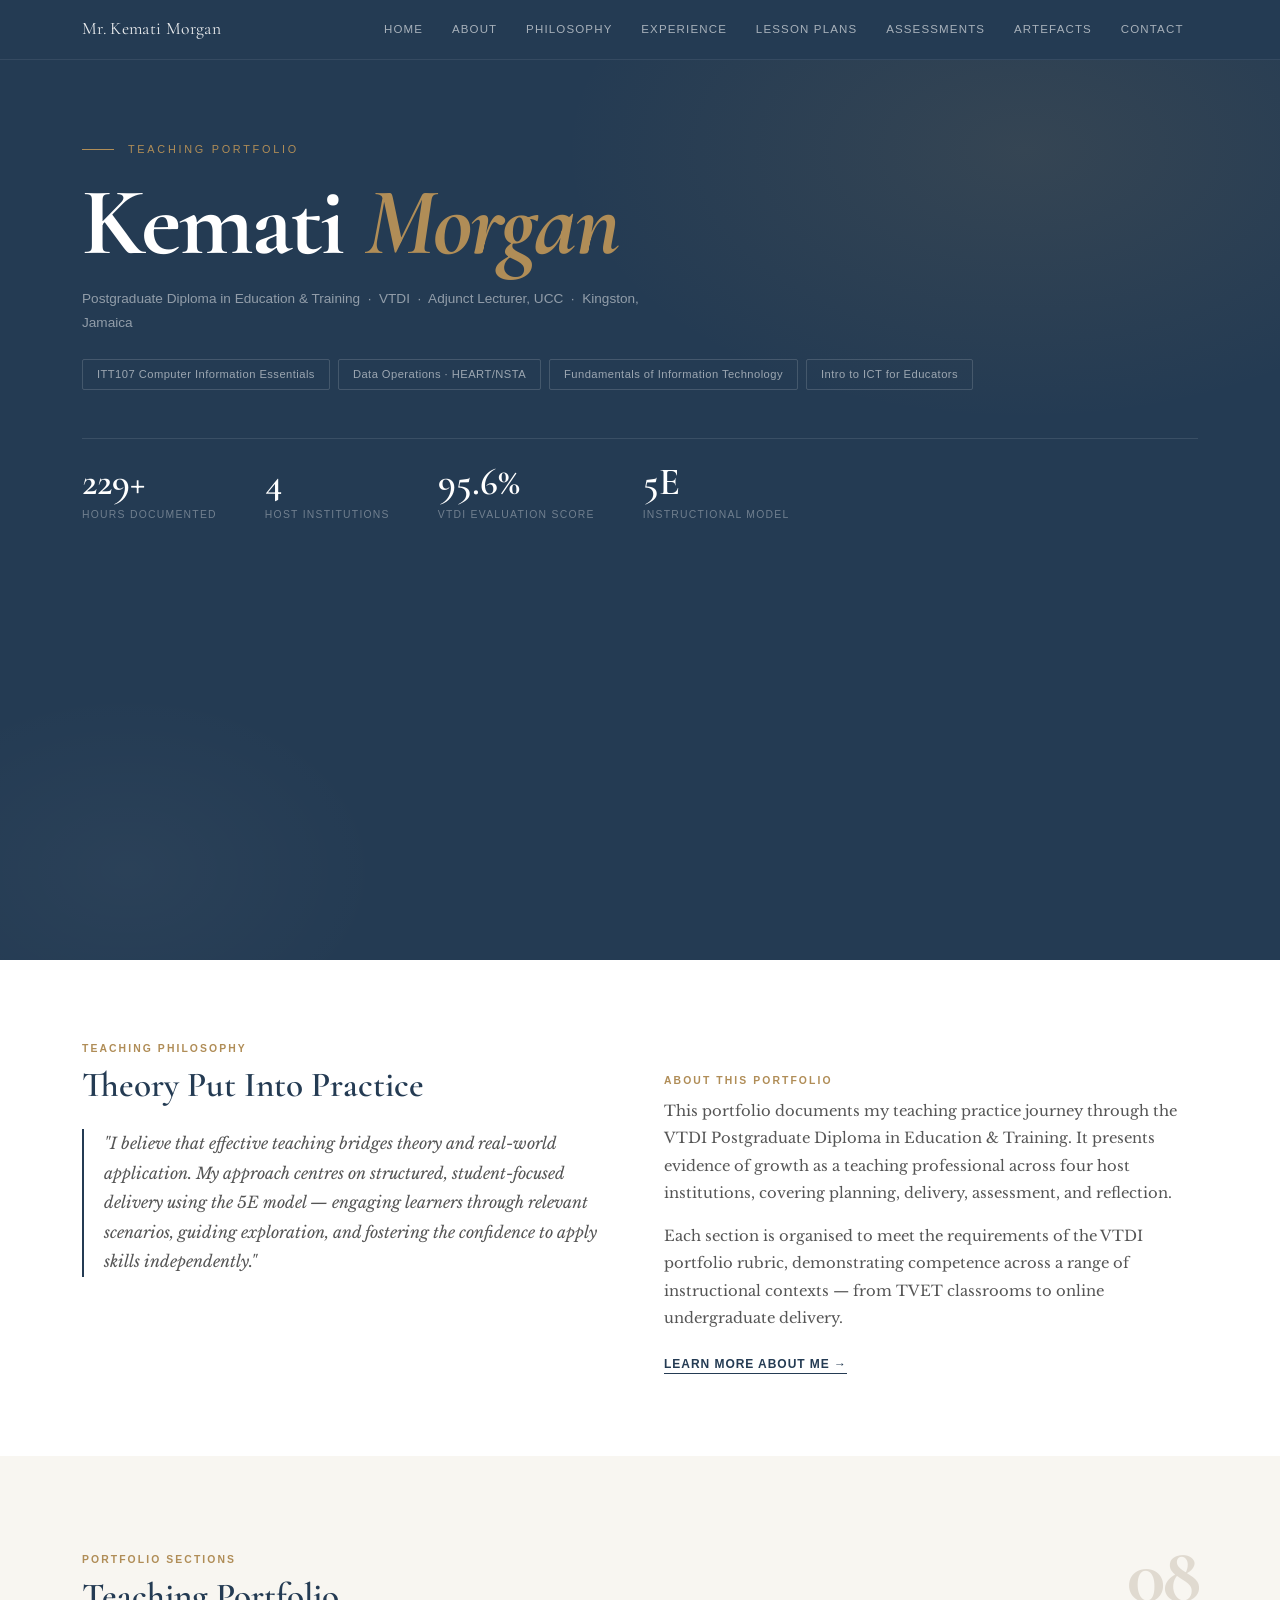
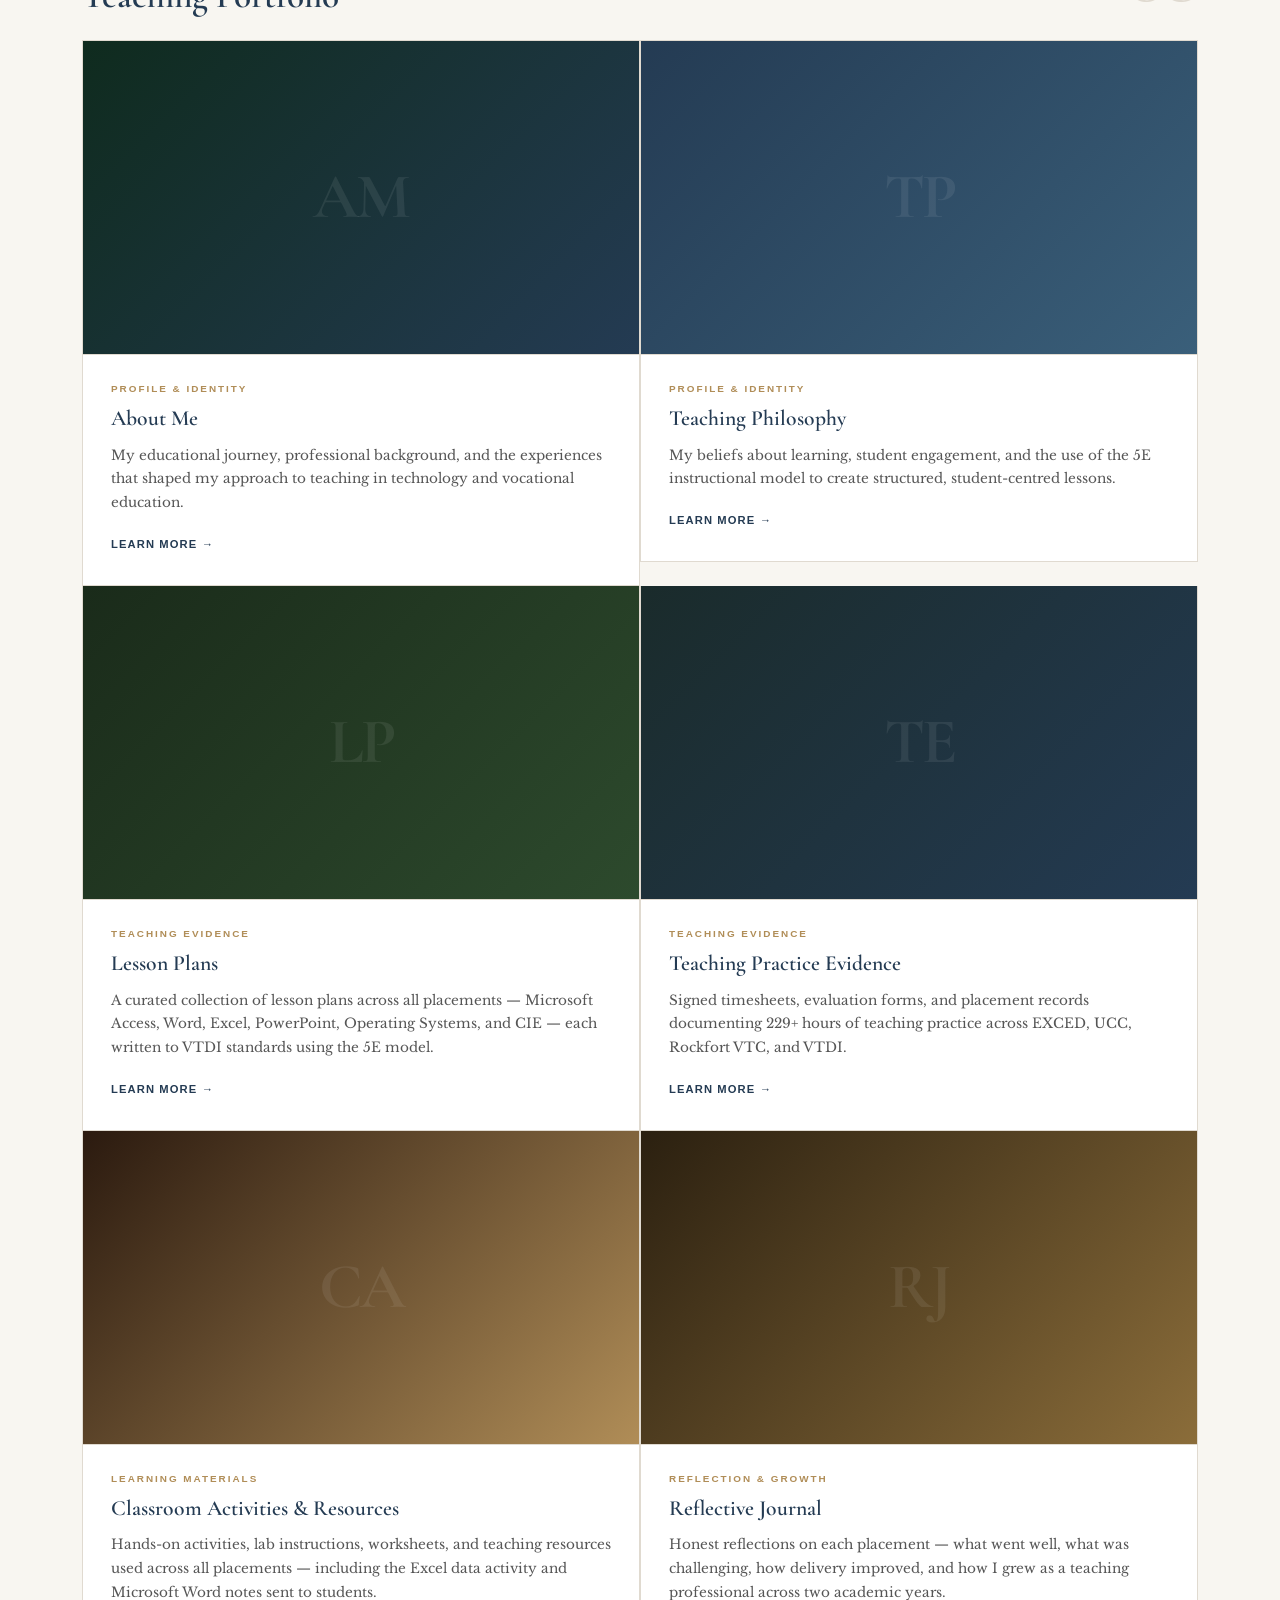
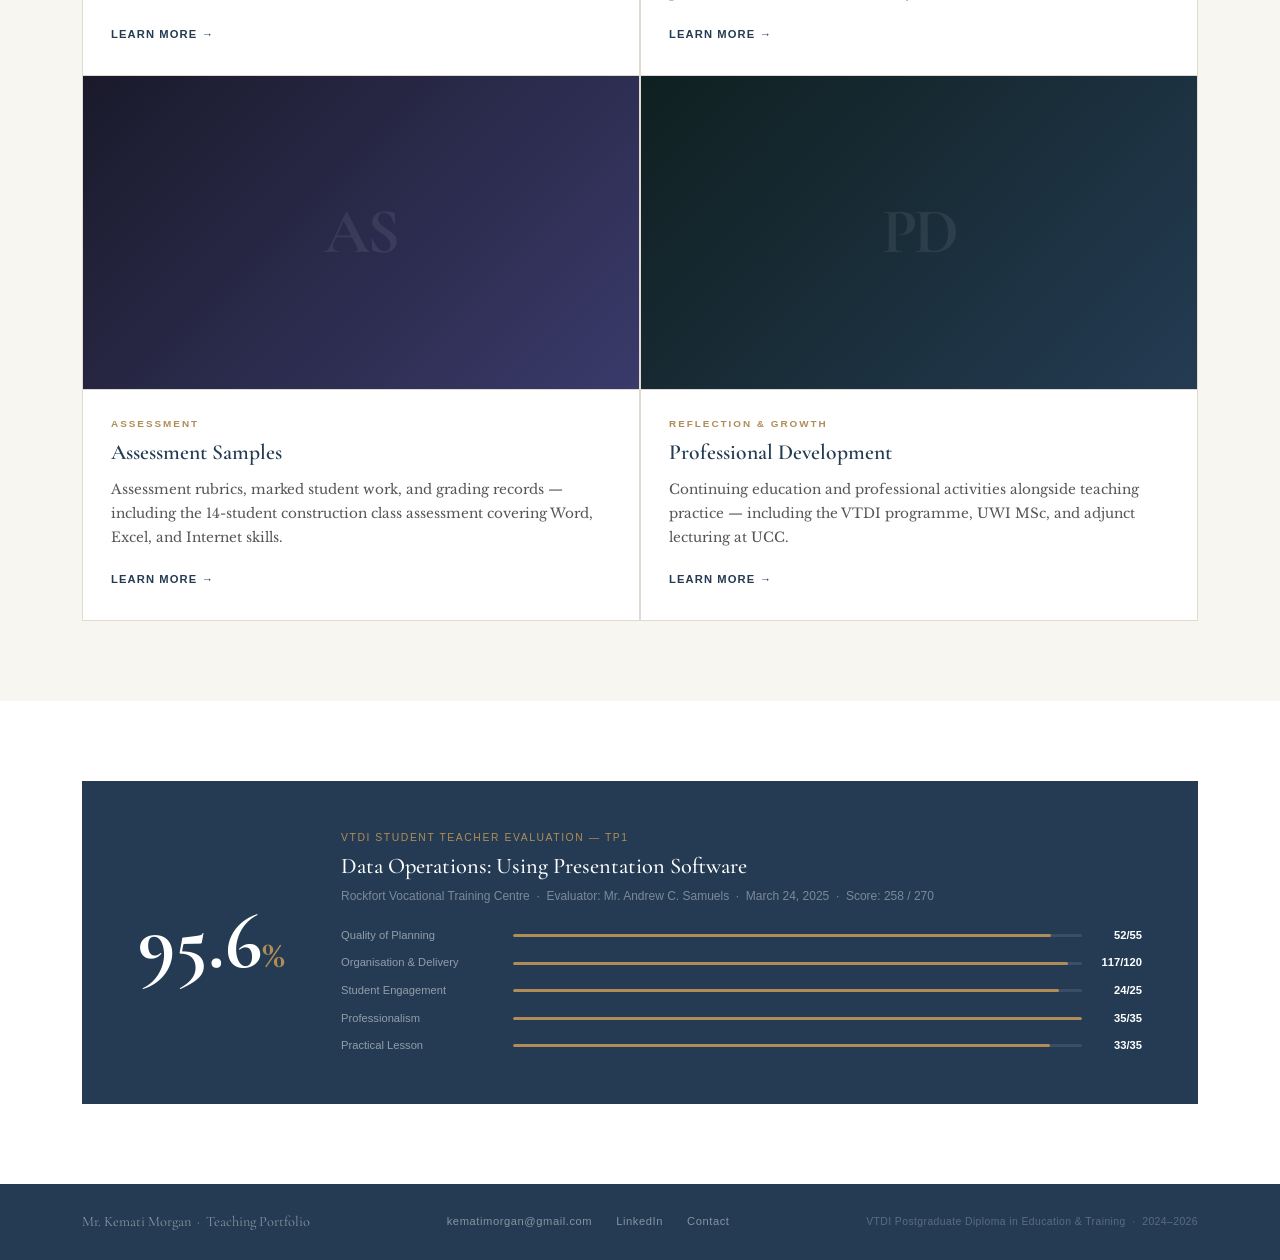
==== index.html @ ee8dc784 "Initial commit - index and stylesheet" ====
<!DOCTYPE html>
<!--
  ============================================================
  Kemati Morgan — Teaching Portfolio
  index.html — Home Page
  ============================================================
  STRUCTURE:
  1. <head>        — meta info, fonts, Bootstrap, custom CSS
  2. <nav>         — fixed top navigation bar
  3. <header>      — hero section (name, title, stats)
  4. <section>     — introduction / about snippet
  5. <section>     — portfolio cards (Evan Andersson-inspired)
  6. <section>     — evaluation highlight
  7. <footer>      — contact links and copyright
  ============================================================
-->
<html lang="en">

<head>
    <!-- Character encoding — tells the browser to use UTF-8 (supports all characters) -->
    <meta charset="UTF-8">

    <!-- Responsive viewport — makes the site scale correctly on mobile devices -->
    <meta name="viewport" content="width=device-width, initial-scale=1.0">

    <!-- Page title — appears on the browser tab -->
    <title>Mr. Kemati Morgan | Teaching Portfolio</title>

    <!-- ── GOOGLE FONTS ──────────────────────────────────────
         We load three fonts matching the brand kit:
         - Cormorant Garamond : elegant serif for headings (H1, H2)
         - Libre Baskerville  : readable serif for body text
         - We use Helvetica Neue via CSS (system font, no import needed)
    ─────────────────────────────────────────────────────── -->
    <link rel="preconnect" href="https://fonts.googleapis.com">
    <link rel="preconnect" href="https://fonts.gstatic.com" crossorigin>
    <link href="https://fonts.googleapis.com/css2?family=Cormorant+Garamond:ital,wght@0,400;0,600;0,700;1,400&family=Libre+Baskerville:ital,wght@0,400;0,700;1,400&display=swap" rel="stylesheet">

    <!-- ── BOOTSTRAP 5 ───────────────────────────────────────
         Bootstrap gives us a responsive grid system, navbar,
         cards, and utility classes. We load it from a CDN
         (Content Delivery Network) so no installation needed.
    ─────────────────────────────────────────────────────── -->
    <link href="https://cdn.jsdelivr.net/npm/bootstrap@5.3.2/dist/css/bootstrap.min.css" rel="stylesheet">

    <!-- ── CUSTOM STYLES ─────────────────────────────────────
         Our own CSS file — loaded AFTER Bootstrap so our rules
         override Bootstrap's defaults where needed.
    ─────────────────────────────────────────────────────── -->
    <link rel="stylesheet" href="css/style.css">
</head>

<body>

<!-- ============================================================
     NAV — Fixed top navigation bar
     Bootstrap class breakdown:
     - navbar              : marks this as a Bootstrap navbar
     - navbar-expand-lg   : collapses into hamburger on small screens
     - fixed-top          : sticks to the top of the page on scroll
============================================================ -->
<nav class="navbar navbar-expand-lg fixed-top km-navbar">

    <div class="container">

        <!-- Brand name — links back to home -->
        <a class="navbar-brand km-navbar-brand" href="index.html">Mr. Kemati Morgan</a>

        <!-- Hamburger button — only visible on mobile screens
             data-bs-toggle and data-bs-target are Bootstrap JS attributes
             that control showing/hiding the nav links on small screens -->
        <button class="navbar-toggler" type="button"
                data-bs-toggle="collapse"
                data-bs-target="#navbarNav"
                aria-controls="navbarNav"
                aria-expanded="false"
                aria-label="Toggle navigation">
            <span class="navbar-toggler-icon"></span>
        </button>

        <!-- Nav links — collapse on mobile, expand on large screens -->
        <div class="collapse navbar-collapse justify-content-end" id="navbarNav">
            <ul class="navbar-nav">
                <li class="nav-item"><a class="nav-link" href="index.html">Home</a></li>
                <li class="nav-item"><a class="nav-link" href="about.html">About</a></li>
                <li class="nav-item"><a class="nav-link" href="philosophy.html">Philosophy</a></li>
                <li class="nav-item"><a class="nav-link" href="experience.html">Experience</a></li>
                <li class="nav-item"><a class="nav-link" href="lesson-plans.html">Lesson Plans</a></li>
                <li class="nav-item"><a class="nav-link" href="assessments.html">Assessments</a></li>
                <li class="nav-item"><a class="nav-link" href="artefacts.html">Artefacts</a></li>
                <li class="nav-item"><a class="nav-link" href="contact.html">Contact</a></li>
            </ul>
        </div>

    </div>
</nav><!-- end nav -->


<!-- ============================================================
     HERO — Full-screen opening section
     This is the first thing visitors see — name, title, key stats.
     Inspired by Patrick Manser's strong hero approach.
============================================================ -->
<header class="km-hero">
    <div class="container h-100 d-flex flex-column justify-content-end">

        <!-- Small label above the name — subtle, uppercase, gold -->
        <p class="km-eyebrow">Teaching Portfolio</p>

        <!-- Main name heading — Cormorant Garamond, large -->
        <h1 class="km-hero-name">Kemati <em>Morgan</em></h1>

        <!-- Subtitle — role and institution -->
        <p class="km-hero-subtitle">
            Postgraduate Diploma in Education &amp; Training &nbsp;&middot;&nbsp; VTDI
            &nbsp;&middot;&nbsp; Adjunct Lecturer, UCC &nbsp;&middot;&nbsp; Kingston, Jamaica
        </p>

        <!-- Course tags — small bordered labels -->
        <div class="km-tags mb-5">
            <span class="km-tag">ITT107 Computer Information Essentials</span>
            <span class="km-tag">Data Operations &middot; HEART/NSTA</span>
            <span class="km-tag">Fundamentals of Information Technology</span>
            <span class="km-tag">Intro to ICT for Educators</span>
        </div>

        <!-- Stats row — key numbers at a glance -->
        <!-- Bootstrap's d-flex and gap utility classes handle spacing -->
        <div class="km-stats d-flex flex-wrap gap-5 pt-4">
            <div class="km-stat">
                <div class="km-stat-num">229+</div>
                <div class="km-stat-label">Hours Documented</div>
            </div>
            <div class="km-stat">
                <div class="km-stat-num">4</div>
                <div class="km-stat-label">Host Institutions</div>
            </div>
            <div class="km-stat">
                <div class="km-stat-num">95.6%</div>
                <div class="km-stat-label">VTDI Evaluation Score</div>
            </div>
            <div class="km-stat">
                <div class="km-stat-num">5E</div>
                <div class="km-stat-label">Instructional Model</div>
            </div>
        </div>

    </div>
</header><!-- end hero -->


<!-- ============================================================
     INTRO — Two-column introduction section
     Left: teaching philosophy quote
     Right: portfolio purpose paragraph + link
     Bootstrap's row and col classes create the two-column grid.
     col-lg-6 means each column takes half the width on large screens.
============================================================ -->
<section class="km-intro">
    <div class="container">
        <div class="row g-5 align-items-start">

            <!-- Left column — philosophy quote -->
            <div class="col-lg-6">
                <p class="km-section-label">Teaching Philosophy</p>
                <h2 class="km-section-heading">Theory Put Into Practice</h2>
                <!-- blockquote — semantic HTML for quoted content -->
                <blockquote class="km-quote">
                    "I believe that effective teaching bridges theory and real-world application.
                    My approach centres on structured, student-focused delivery using the 5E model —
                    engaging learners through relevant scenarios, guiding exploration, and fostering
                    the confidence to apply skills independently."
                </blockquote>
            </div>

            <!-- Right column — portfolio overview -->
            <div class="col-lg-6 km-intro-right">
                <p class="km-section-label">About This Portfolio</p>
                <p class="km-body-text">
                    This portfolio documents my teaching practice journey through the VTDI
                    Postgraduate Diploma in Education &amp; Training. It presents evidence of
                    growth as a teaching professional across four host institutions, covering
                    planning, delivery, assessment, and reflection.
                </p>
                <p class="km-body-text">
                    Each section is organised to meet the requirements of the VTDI portfolio rubric,
                    demonstrating competence across a range of instructional contexts — from TVET
                    classrooms to online undergraduate delivery.
                </p>
                <a href="about.html" class="km-text-link">Learn more about me &rarr;</a>
            </div>

        </div>
    </div>
</section><!-- end intro -->


<!-- ============================================================
     PORTFOLIO CARDS — Main navigation cards
     Inspired directly by Evan Axel Andersson's portfolio page.
     Each card links to a portfolio section with an image,
     category label, title, description, and "Learn more" link.

     Bootstrap grid: row-cols-1 = 1 card per row on mobile
                     row-cols-md-2 = 2 cards per row on medium screens
============================================================ -->
<section class="km-cards-section">
    <div class="container">

        <!-- Section header with counter -->
        <div class="km-section-header d-flex align-items-end justify-content-between">
            <div>
                <p class="km-section-label">Portfolio Sections</p>
                <h2 class="km-section-heading mb-0">Teaching Portfolio</h2>
            </div>
            <!-- Large decorative number — purely visual -->
            <span class="km-section-count">08</span>
        </div>

        <!-- Card grid -->
        <div class="row row-cols-1 row-cols-md-2 g-0">

            <!-- ── CARD 1: About Me ── -->
            <div class="col">
                <a href="about.html" class="km-card text-decoration-none">
                    <!-- Card image area — background colour used as placeholder -->
                    <div class="km-card-img km-card-img--about">
                        <!-- Decorative initials — faint large letters in background -->
                        <span class="km-card-initials">AM</span>
                    </div>
                    <div class="km-card-body">
                        <p class="km-card-category">Profile &amp; Identity</p>
                        <h3 class="km-card-title">About Me</h3>
                        <p class="km-card-desc">
                            My educational journey, professional background, and the experiences
                            that shaped my approach to teaching in technology and vocational education.
                        </p>
                        <span class="km-card-link">Learn more &rarr;</span>
                    </div>
                </a>
            </div>

            <!-- ── CARD 2: Teaching Philosophy ── -->
            <div class="col">
                <a href="philosophy.html" class="km-card text-decoration-none">
                    <div class="km-card-img km-card-img--philosophy">
                        <span class="km-card-initials">TP</span>
                    </div>
                    <div class="km-card-body">
                        <p class="km-card-category">Profile &amp; Identity</p>
                        <h3 class="km-card-title">Teaching Philosophy</h3>
                        <p class="km-card-desc">
                            My beliefs about learning, student engagement, and the use of the 5E
                            instructional model to create structured, student-centred lessons.
                        </p>
                        <span class="km-card-link">Learn more &rarr;</span>
                    </div>
                </a>
            </div>

            <!-- ── CARD 3: Experience & Lesson Plans ── -->
            <div class="col">
                <a href="experience.html" class="km-card text-decoration-none">
                    <div class="km-card-img km-card-img--experience">
                        <span class="km-card-initials">LP</span>
                    </div>
                    <div class="km-card-body">
                        <p class="km-card-category">Teaching Evidence</p>
                        <h3 class="km-card-title">Lesson Plans</h3>
                        <p class="km-card-desc">
                            A curated collection of lesson plans across all placements — Microsoft
                            Access, Word, Excel, PowerPoint, Operating Systems, and CIE — each
                            written to VTDI standards using the 5E model.
                        </p>
                        <span class="km-card-link">Learn more &rarr;</span>
                    </div>
                </a>
            </div>

            <!-- ── CARD 4: Teaching Practice Evidence ── -->
            <div class="col">
                <a href="artefacts.html" class="km-card text-decoration-none">
                    <div class="km-card-img km-card-img--evidence">
                        <span class="km-card-initials">TE</span>
                    </div>
                    <div class="km-card-body">
                        <p class="km-card-category">Teaching Evidence</p>
                        <h3 class="km-card-title">Teaching Practice Evidence</h3>
                        <p class="km-card-desc">
                            Signed timesheets, evaluation forms, and placement records documenting
                            229+ hours of teaching practice across EXCED, UCC, Rockfort VTC,
                            and VTDI.
                        </p>
                        <span class="km-card-link">Learn more &rarr;</span>
                    </div>
                </a>
            </div>

            <!-- ── CARD 5: Classroom Activities ── -->
            <div class="col">
                <a href="assessments.html" class="km-card text-decoration-none">
                    <div class="km-card-img km-card-img--activities">
                        <span class="km-card-initials">CA</span>
                    </div>
                    <div class="km-card-body">
                        <p class="km-card-category">Learning Materials</p>
                        <h3 class="km-card-title">Classroom Activities &amp; Resources</h3>
                        <p class="km-card-desc">
                            Hands-on activities, lab instructions, worksheets, and teaching resources
                            used across all placements — including the Excel data activity and
                            Microsoft Word notes sent to students.
                        </p>
                        <span class="km-card-link">Learn more &rarr;</span>
                    </div>
                </a>
            </div>

            <!-- ── CARD 6: Reflective Journal ── -->
            <div class="col">
                <a href="experience.html#reflections" class="km-card text-decoration-none">
                    <div class="km-card-img km-card-img--reflections">
                        <span class="km-card-initials">RJ</span>
                    </div>
                    <div class="km-card-body">
                        <p class="km-card-category">Reflection &amp; Growth</p>
                        <h3 class="km-card-title">Reflective Journal</h3>
                        <p class="km-card-desc">
                            Honest reflections on each placement — what went well, what was
                            challenging, how delivery improved, and how I grew as a teaching
                            professional across two academic years.
                        </p>
                        <span class="km-card-link">Learn more &rarr;</span>
                    </div>
                </a>
            </div>

            <!-- ── CARD 7: Assessment Samples ── -->
            <div class="col">
                <a href="assessments.html#samples" class="km-card text-decoration-none">
                    <div class="km-card-img km-card-img--assessments">
                        <span class="km-card-initials">AS</span>
                    </div>
                    <div class="km-card-body">
                        <p class="km-card-category">Assessment</p>
                        <h3 class="km-card-title">Assessment Samples</h3>
                        <p class="km-card-desc">
                            Assessment rubrics, marked student work, and grading records — including
                            the 14-student construction class assessment covering Word, Excel,
                            and Internet skills.
                        </p>
                        <span class="km-card-link">Learn more &rarr;</span>
                    </div>
                </a>
            </div>

            <!-- ── CARD 8: Professional Development ── -->
            <div class="col">
                <a href="about.html#development" class="km-card text-decoration-none">
                    <div class="km-card-img km-card-img--development">
                        <span class="km-card-initials">PD</span>
                    </div>
                    <div class="km-card-body">
                        <p class="km-card-category">Reflection &amp; Growth</p>
                        <h3 class="km-card-title">Professional Development</h3>
                        <p class="km-card-desc">
                            Continuing education and professional activities alongside teaching
                            practice — including the VTDI programme, UWI MSc, and adjunct
                            lecturing at UCC.
                        </p>
                        <span class="km-card-link">Learn more &rarr;</span>
                    </div>
                </a>
            </div>

        </div><!-- end card grid -->
    </div>
</section><!-- end cards section -->


<!-- ============================================================
     EVALUATION HIGHLIGHT — VTDI score banner
     Dark navy background, score prominently displayed,
     with progress bars showing category breakdown.
============================================================ -->
<section class="km-eval-section">
    <div class="container">
        <div class="km-eval-banner">

            <!-- Left: big score number -->
            <div class="km-eval-score">
                95.6<span>%</span>
            </div>

            <!-- Right: details and breakdown bars -->
            <div class="km-eval-details">
                <p class="km-eval-label">VTDI Student Teacher Evaluation — TP1</p>
                <h3 class="km-eval-title">Data Operations: Using Presentation Software</h3>
                <p class="km-eval-meta">
                    Rockfort Vocational Training Centre &nbsp;&middot;&nbsp;
                    Evaluator: Mr. Andrew C. Samuels &nbsp;&middot;&nbsp;
                    March 24, 2025 &nbsp;&middot;&nbsp; Score: 258 / 270
                </p>

                <!-- Score breakdown bars
                     Each bar uses inline style="width:XX%" to set fill amount.
                     This is a simple technique — in a real app you'd use JS. -->
                <div class="km-eval-bars">

                    <div class="km-bar-row">
                        <span class="km-bar-label">Quality of Planning</span>
                        <div class="km-bar-bg">
                            <div class="km-bar-fill" style="width: 94.5%"></div>
                        </div>
                        <span class="km-bar-val">52/55</span>
                    </div>

                    <div class="km-bar-row">
                        <span class="km-bar-label">Organisation &amp; Delivery</span>
                        <div class="km-bar-bg">
                            <div class="km-bar-fill" style="width: 97.5%"></div>
                        </div>
                        <span class="km-bar-val">117/120</span>
                    </div>

                    <div class="km-bar-row">
                        <span class="km-bar-label">Student Engagement</span>
                        <div class="km-bar-bg">
                            <div class="km-bar-fill" style="width: 96%"></div>
                        </div>
                        <span class="km-bar-val">24/25</span>
                    </div>

                    <div class="km-bar-row">
                        <span class="km-bar-label">Professionalism</span>
                        <div class="km-bar-bg">
                            <div class="km-bar-fill" style="width: 100%"></div>
                        </div>
                        <span class="km-bar-val">35/35</span>
                    </div>

                    <div class="km-bar-row">
                        <span class="km-bar-label">Practical Lesson</span>
                        <div class="km-bar-bg">
                            <div class="km-bar-fill" style="width: 94.3%"></div>
                        </div>
                        <span class="km-bar-val">33/35</span>
                    </div>

                </div><!-- end bars -->
            </div><!-- end details -->

        </div><!-- end eval banner -->
    </div>
</section><!-- end eval section -->


<!-- ============================================================
     FOOTER — Contact info and copyright
============================================================ -->
<footer class="km-footer">
    <div class="container d-flex flex-wrap justify-content-between align-items-center">

        <div class="km-footer-brand">Mr. Kemati Morgan &nbsp;&middot;&nbsp; Teaching Portfolio</div>

        <!-- Contact links in footer -->
        <div class="km-footer-links">
            <a href="mailto:kematimorgan@gmail.com">kematimorgan@gmail.com</a>
            <a href="https://www.linkedin.com/in/kemati-morgan-668386b2/" target="_blank">LinkedIn</a>
            <a href="contact.html">Contact</a>
        </div>

        <div class="km-footer-copy">
            VTDI Postgraduate Diploma in Education &amp; Training &nbsp;&middot;&nbsp; 2024–2026
        </div>

    </div>
</footer><!-- end footer -->


<!-- ── BOOTSTRAP JS ──────────────────────────────────────────
     Loaded at the BOTTOM of the body — best practice.
     This enables interactive Bootstrap components like the
     mobile hamburger menu toggle. The bundle version includes
     Popper.js (needed for dropdowns and tooltips).
─────────────────────────────────────────────────────────── -->
<script src="https://cdn.jsdelivr.net/npm/bootstrap@5.3.2/dist/js/bootstrap.bundle.min.js"></script>

<!-- Link to our own JS file — for any custom interactions -->
<script src="js/main.js"></script>

</body>
</html>
---- css/style.css ----
/*
  ============================================================
  Kemati Morgan — Teaching Portfolio
  css/style.css — Custom Styles
  ============================================================
  This file overrides and extends Bootstrap with our brand kit.

  ORGANISATION:
  1. CSS Variables  — brand colours, fonts, spacing
  2. Base / Reset   — global defaults
  3. Navbar         — fixed top navigation
  4. Hero           — full-screen opening section
  5. Intro          — two-column philosophy + overview
  6. Cards          — portfolio section cards
  7. Evaluation     — score banner with progress bars
  8. Footer         — bottom bar
  9. Utilities      — reusable text and link styles
  10. Responsive    — mobile adjustments
  ============================================================
*/


/* ── 1. CSS VARIABLES ────────────────────────────────────────
   CSS custom properties (variables) let us define our brand
   colours and fonts once, then reuse them everywhere.
   If the brand changes, we only update this section.
────────────────────────────────────────────────────────────── */
:root {
    /* Brand colours — from the brand kit */
    --km-white:       #FFFFFF;
    --km-ivory:       #F8F6F1;   /* Soft Ivory — main background */
    --km-charcoal:    #222222;   /* Deep Charcoal — primary text */
    --km-slate:       #555555;   /* Slate Gray — secondary text */
    --km-navy:        #243B53;   /* Muted Navy — headings, structure */
    --km-gold:        #B08D57;   /* Warm Gold — accents, labels */
    --km-gold-light:  #F3E8D0;   /* Light gold — backgrounds */
    --km-border:      #E0DAD0;   /* Subtle border colour */

    /* Typography — brand kit fonts */
    --km-font-heading: 'Cormorant Garamond', Georgia, serif;  /* H1, H2 */
    --km-font-body:    'Libre Baskerville', Georgia, serif;   /* paragraphs */
    --km-font-ui:      'Helvetica Neue', Arial, sans-serif;   /* nav, labels, buttons */

    /* Spacing — consistent padding values */
    --km-section-py:  80px;   /* vertical padding for sections */
}


/* ── 2. BASE / RESET ─────────────────────────────────────────
   Global defaults that apply to all elements.
   box-sizing: border-box makes sizing more predictable —
   padding and border are included in an element's total width.
────────────────────────────────────────────────────────────── */
*, *::before, *::after {
    box-sizing: border-box;
}

html {
    scroll-behavior: smooth; /* Smooth scrolling when clicking anchor links */
}

body {
    font-family: var(--km-font-body);
    background-color: var(--km-ivory);
    color: var(--km-charcoal);
    font-size: 16px;
    line-height: 1.75;
    -webkit-font-smoothing: antialiased; /* Sharper text on Mac/iOS */
}

h1, h2, h3, h4, h5, h6 {
    font-family: var(--km-font-heading);
    color: var(--km-navy);
}


/* ── 3. NAVBAR ───────────────────────────────────────────────
   Fixed to the top of the page so it stays visible on scroll.
   Uses our navy colour with gold accent on hover.
────────────────────────────────────────────────────────────── */
.km-navbar {
    background-color: var(--km-navy);
    padding: 0 0;
    border-bottom: 1px solid rgba(255, 255, 255, 0.08);
}

/* Brand name — left side of navbar */
.km-navbar-brand {
    font-family: var(--km-font-heading);
    font-size: 1.1rem;
    color: rgba(255, 255, 255, 0.9) !important; /* !important overrides Bootstrap default */
    letter-spacing: 0.02em;
}

/* Nav links */
.km-navbar .nav-link {
    font-family: var(--km-font-ui);
    font-size: 0.72rem;
    letter-spacing: 0.1em;
    text-transform: uppercase;
    color: rgba(255, 255, 255, 0.6) !important;
    padding: 1.2rem 0.9rem !important;
    transition: color 0.2s ease; /* Smooth colour change on hover */
}

.km-navbar .nav-link:hover,
.km-navbar .nav-link.active {
    color: var(--km-gold) !important;
}

/* Mobile hamburger icon — make it visible on dark background */
.km-navbar .navbar-toggler {
    border-color: rgba(255, 255, 255, 0.3);
}
.km-navbar .navbar-toggler-icon {
    background-image: url("data:image/svg+xml,%3csvg xmlns='http://www.w3.org/2000/svg' viewBox='0 0 30 30'%3e%3cpath stroke='rgba(255,255,255,0.7)' stroke-width='2' d='M4 7h22M4 15h22M4 23h22'/%3e%3c/svg%3e");
}


/* ── 4. HERO ─────────────────────────────────────────────────
   Full-viewport-height opening section.
   min-height: 100vh = at least as tall as the browser window.
   padding-top: accounts for the fixed navbar height (~60px).
   Content sits at the bottom using flexbox justify-content-end.
────────────────────────────────────────────────────────────── */
.km-hero {
    min-height: 100vh;
    background-color: var(--km-navy);
    padding-top: 80px;
    padding-bottom: 72px;

    /* Subtle radial gradient overlays for depth — purely decorative */
    background-image:
            radial-gradient(ellipse 60% 50% at 80% 10%, rgba(176, 141, 87, 0.12) 0%, transparent 60%),
            radial-gradient(ellipse 40% 40% at 10% 90%, rgba(255, 255, 255, 0.03) 0%, transparent 50%);
}

/* Small label above the name */
.km-eyebrow {
    font-family: var(--km-font-ui);
    font-size: 0.68rem;
    letter-spacing: 0.25em;
    text-transform: uppercase;
    color: var(--km-gold);
    margin-bottom: 1rem;

    /* Gold line before the text using a pseudo-element */
    display: flex;
    align-items: center;
    gap: 14px;
}
.km-eyebrow::before {
    content: '';
    display: block;
    width: 32px;
    height: 1px;
    background-color: var(--km-gold);
}

/* Main name — Cormorant Garamond, large and italic on surname */
.km-hero-name {
    font-family: var(--km-font-heading);
    font-size: clamp(3rem, 8vw, 6rem); /* clamp: scales between min and max based on viewport */
    font-weight: 700;
    color: var(--km-white);
    line-height: 1;
    letter-spacing: -0.02em;
    margin-bottom: 1rem;
}
.km-hero-name em {
    color: var(--km-gold);
    font-style: italic;
}

/* Subtitle text below name */
.km-hero-subtitle {
    font-family: var(--km-font-ui);
    font-size: 0.85rem;
    font-weight: 300;
    color: rgba(255, 255, 255, 0.5);
    max-width: 560px;
    margin-bottom: 1.5rem;
}

/* Course tag pills */
.km-tags {
    display: flex;
    flex-wrap: wrap; /* Wraps to next line if no space */
    gap: 8px;
}
.km-tag {
    font-family: var(--km-font-ui);
    font-size: 0.7rem;
    letter-spacing: 0.04em;
    color: rgba(255, 255, 255, 0.55);
    border: 1px solid rgba(255, 255, 255, 0.15);
    padding: 5px 14px;
    border-radius: 2px;
}

/* Stats row — divider line above */
.km-stats {
    border-top: 1px solid rgba(255, 255, 255, 0.1);
}
.km-stat-num {
    font-family: var(--km-font-heading);
    font-size: 2.4rem;
    font-weight: 600;
    color: var(--km-white);
    line-height: 1;
}
.km-stat-label {
    font-family: var(--km-font-ui);
    font-size: 0.65rem;
    letter-spacing: 0.12em;
    text-transform: uppercase;
    color: rgba(255, 255, 255, 0.35);
    margin-top: 4px;
}


/* ── 5. INTRO SECTION ────────────────────────────────────────
   White background, two columns.
   Left: bordered quote. Right: body text and link.
────────────────────────────────────────────────────────────── */
.km-intro {
    background-color: var(--km-white);
    padding: var(--km-section-py) 0;
}

/* Section label — small gold uppercase text above headings */
.km-section-label {
    font-family: var(--km-font-ui);
    font-size: 0.65rem;
    letter-spacing: 0.2em;
    text-transform: uppercase;
    color: var(--km-gold);
    font-weight: 600;
    margin-bottom: 0.5rem;
}

/* Section heading — Cormorant Garamond */
.km-section-heading {
    font-family: var(--km-font-heading);
    font-size: 2.2rem;
    font-weight: 600;
    color: var(--km-navy);
    margin-bottom: 1.5rem;
    line-height: 1.1;
}

/* Blockquote — left border, italic Baskerville */
.km-quote {
    font-family: var(--km-font-body);
    font-style: italic;
    font-size: 1rem;
    color: var(--km-slate);
    border-left: 2px solid var(--km-navy);
    padding-left: 1.25rem;
    margin: 0;
    line-height: 1.85;
}

/* Right column has top padding to align with heading on left */
.km-intro-right {
    padding-top: 2rem;
}

.km-body-text {
    font-family: var(--km-font-body);
    font-size: 0.92rem;
    color: var(--km-slate);
    line-height: 1.85;
    margin-bottom: 1rem;
}

/* Text link — underline style matching brand */
.km-text-link {
    font-family: var(--km-font-ui);
    font-size: 0.75rem;
    font-weight: 600;
    letter-spacing: 0.08em;
    text-transform: uppercase;
    color: var(--km-navy);
    text-decoration: none;
    border-bottom: 1px solid var(--km-navy);
    padding-bottom: 2px;
    transition: color 0.2s ease, border-color 0.2s ease;
}
.km-text-link:hover {
    color: var(--km-gold);
    border-color: var(--km-gold);
}


/* ── 6. CARDS SECTION ────────────────────────────────────────
   Evan Andersson-inspired card grid.
   Each card has an image area + body with category, title,
   description, and "Learn more" link.
   Cards sit flush against each other (g-0 = no gutters).
────────────────────────────────────────────────────────────── */
.km-cards-section {
    background-color: var(--km-ivory);
    padding: var(--km-section-py) 0;
}

/* Section header with decorative large number */
.km-section-header {
    border-bottom: 1px solid var(--km-border);
    padding-bottom: 1.5rem;
    margin-bottom: 0; /* Cards sit right below with no gap */
}
.km-section-count {
    font-family: var(--km-font-heading);
    font-size: 5rem;
    font-weight: 700;
    color: var(--km-border); /* Very faint — decorative only */
    line-height: 1;
    letter-spacing: -0.04em;
}

/* Individual card — the <a> tag is the card itself */
.km-card {
    display: flex;
    flex-direction: column;
    color: inherit;
    border: 1px solid var(--km-border);
    border-top: none; /* Avoid double borders between rows */
    background-color: var(--km-white);
    transition: transform 0.3s ease, box-shadow 0.3s ease;
    overflow: hidden;
}
.km-card:hover {
    transform: translateY(-3px); /* Subtle lift on hover */
    box-shadow: 0 8px 30px rgba(36, 59, 83, 0.08);
    z-index: 2;
}

/* Card image area — coloured gradient placeholder
   aspect-ratio: 16/9 keeps a consistent rectangular shape */
.km-card-img {
    width: 100%;
    aspect-ratio: 16 / 9;
    display: flex;
    align-items: center;
    justify-content: center;
    position: relative;
    overflow: hidden;
}

/* Large faint initials in the image area — decorative */
.km-card-initials {
    font-family: var(--km-font-heading);
    font-size: 4rem;
    font-weight: 700;
    color: rgba(255, 255, 255, 0.08);
    letter-spacing: -0.04em;
    user-select: none; /* Can't be selected/copied */
}

/* Different gradient for each card — using navy and related tones */
.km-card-img--about        { background: linear-gradient(135deg, #0F2B1E 0%, #243B53 100%); }
.km-card-img--philosophy   { background: linear-gradient(135deg, #243B53 0%, #3A5F7A 100%); }
.km-card-img--experience   { background: linear-gradient(135deg, #1A2B1A 0%, #2D4A2D 100%); }
.km-card-img--evidence     { background: linear-gradient(135deg, #1A2B2B 0%, #243B53 100%); }
.km-card-img--activities   { background: linear-gradient(135deg, #2B1A0F 0%, #B08D57 100%); }
.km-card-img--reflections  { background: linear-gradient(135deg, #2B2010 0%, #8B6D3A 100%); }
.km-card-img--assessments  { background: linear-gradient(135deg, #1A1A2B 0%, #3A3A6B 100%); }
.km-card-img--development  { background: linear-gradient(135deg, #0F2020 0%, #243B53 100%); }

/* Card body — text content below image */
.km-card-body {
    padding: 1.6rem 1.75rem 1.9rem;
    flex: 1;
    display: flex;
    flex-direction: column;
    border-top: 1px solid var(--km-border);
}

.km-card-category {
    font-family: var(--km-font-ui);
    font-size: 0.62rem;
    letter-spacing: 0.2em;
    text-transform: uppercase;
    color: var(--km-gold);
    font-weight: 600;
    margin-bottom: 0.5rem;
}

.km-card-title {
    font-family: var(--km-font-heading);
    font-size: 1.35rem;
    font-weight: 600;
    color: var(--km-navy);
    margin-bottom: 0.75rem;
    line-height: 1.2;
}

.km-card-desc {
    font-family: var(--km-font-body);
    font-size: 0.85rem;
    color: var(--km-slate);
    line-height: 1.75;
    flex: 1; /* Pushes the link to the bottom */
    margin-bottom: 1.25rem;
}

/* "Learn more" link at bottom of card */
.km-card-link {
    font-family: var(--km-font-ui);
    font-size: 0.7rem;
    font-weight: 700;
    letter-spacing: 0.1em;
    text-transform: uppercase;
    color: var(--km-navy);
    transition: color 0.2s ease;
}
.km-card:hover .km-card-link {
    color: var(--km-gold);
}


/* ── 7. EVALUATION SECTION ───────────────────────────────────
   Dark navy banner showing the VTDI evaluation score.
   Two columns: big score on left, details and bars on right.
────────────────────────────────────────────────────────────── */
.km-eval-section {
    background-color: var(--km-white);
    padding: var(--km-section-py) 0;
}

.km-eval-banner {
    background-color: var(--km-navy);
    padding: 3rem 3.5rem;
    display: grid;
    /* Two columns: auto (score) and 1fr (details take remaining space) */
    grid-template-columns: auto 1fr;
    gap: 3.5rem;
    align-items: center;
}

/* Big score number */
.km-eval-score {
    font-family: var(--km-font-heading);
    font-size: 5rem;
    font-weight: 700;
    color: var(--km-white);
    line-height: 1;
    white-space: nowrap;
}
.km-eval-score span {
    font-size: 2.5rem;
    color: var(--km-gold);
}

/* Details — right side */
.km-eval-label {
    font-family: var(--km-font-ui);
    font-size: 0.65rem;
    letter-spacing: 0.15em;
    text-transform: uppercase;
    color: var(--km-gold);
    margin-bottom: 0.4rem;
}
.km-eval-title {
    font-family: var(--km-font-heading);
    font-size: 1.4rem;
    color: var(--km-white);
    margin-bottom: 0.4rem;
}
.km-eval-meta {
    font-family: var(--km-font-ui);
    font-size: 0.75rem;
    color: rgba(255, 255, 255, 0.4);
    line-height: 1.6;
    margin-bottom: 1.25rem;
}

/* Progress bars container */
.km-eval-bars {
    display: grid;
    gap: 8px;
}

/* Each bar row: label | bar | value */
.km-bar-row {
    display: flex;
    align-items: center;
    gap: 12px;
    font-family: var(--km-font-ui);
    font-size: 0.7rem;
    color: rgba(255, 255, 255, 0.5);
}
.km-bar-label {
    min-width: 160px;
}
/* Bar background track */
.km-bar-bg {
    flex: 1;
    height: 3px;
    background-color: rgba(255, 255, 255, 0.1);
    border-radius: 2px;
    overflow: hidden;
}
/* Gold fill — width set via inline style in HTML */
.km-bar-fill {
    height: 100%;
    background-color: var(--km-gold);
    border-radius: 2px;
}
.km-bar-val {
    min-width: 48px;
    text-align: right;
    color: var(--km-white);
    font-weight: 600;
}


/* ── 8. FOOTER ───────────────────────────────────────────────
   Simple bottom bar with navy background.
   Three items: brand name, links, copyright.
────────────────────────────────────────────────────────────── */
.km-footer {
    background-color: var(--km-navy);
    padding: 1.6rem 0;
    margin-top: 0;
}

.km-footer-brand {
    font-family: var(--km-font-heading);
    font-size: 0.9rem;
    color: rgba(255, 255, 255, 0.45);
}

.km-footer-links {
    display: flex;
    gap: 24px;
}
.km-footer-links a {
    font-family: var(--km-font-ui);
    font-size: 0.7rem;
    color: rgba(255, 255, 255, 0.45);
    text-decoration: none;
    letter-spacing: 0.05em;
    transition: color 0.2s ease;
}
.km-footer-links a:hover {
    color: var(--km-gold);
}

.km-footer-copy {
    font-family: var(--km-font-ui);
    font-size: 0.65rem;
    color: rgba(255, 255, 255, 0.25);
    letter-spacing: 0.04em;
}


/* ── 9. UTILITIES ────────────────────────────────────────────
   Reusable helper classes you can add to any element.
────────────────────────────────────────────────────────────── */

/* Add top padding to body to offset the fixed navbar */
body {
    padding-top: 60px;
}


/* ── 10. RESPONSIVE ──────────────────────────────────────────
   Media queries adjust layout for smaller screens.
   max-width: 768px targets tablets and phones.
   We reduce font sizes, switch from grid to single column,
   and adjust padding to keep things readable on mobile.
────────────────────────────────────────────────────────────── */
@media (max-width: 768px) {

    :root {
        --km-section-py: 56px; /* Less vertical padding on mobile */
    }

    /* Hero adjustments */
    .km-hero {
        padding-bottom: 48px;
    }
    .km-hero-name {
        font-size: 3rem;
    }
    .km-stats {
        gap: 1.5rem !important;
    }

    /* Evaluation banner stacks vertically on mobile */
    .km-eval-banner {
        grid-template-columns: 1fr;
        gap: 1.5rem;
        padding: 2rem 1.5rem;
    }
    .km-eval-score {
        font-size: 3.5rem;
    }

    /* Footer stacks vertically */
    .km-footer .d-flex {
        flex-direction: column;
        gap: 12px;
        text-align: center;
    }
    .km-footer-links {
        justify-content: center;
    }

    /* Bar labels shorten on small screens */
    .km-bar-label {
        min-width: 100px;
        font-size: 0.62rem;
    }

}
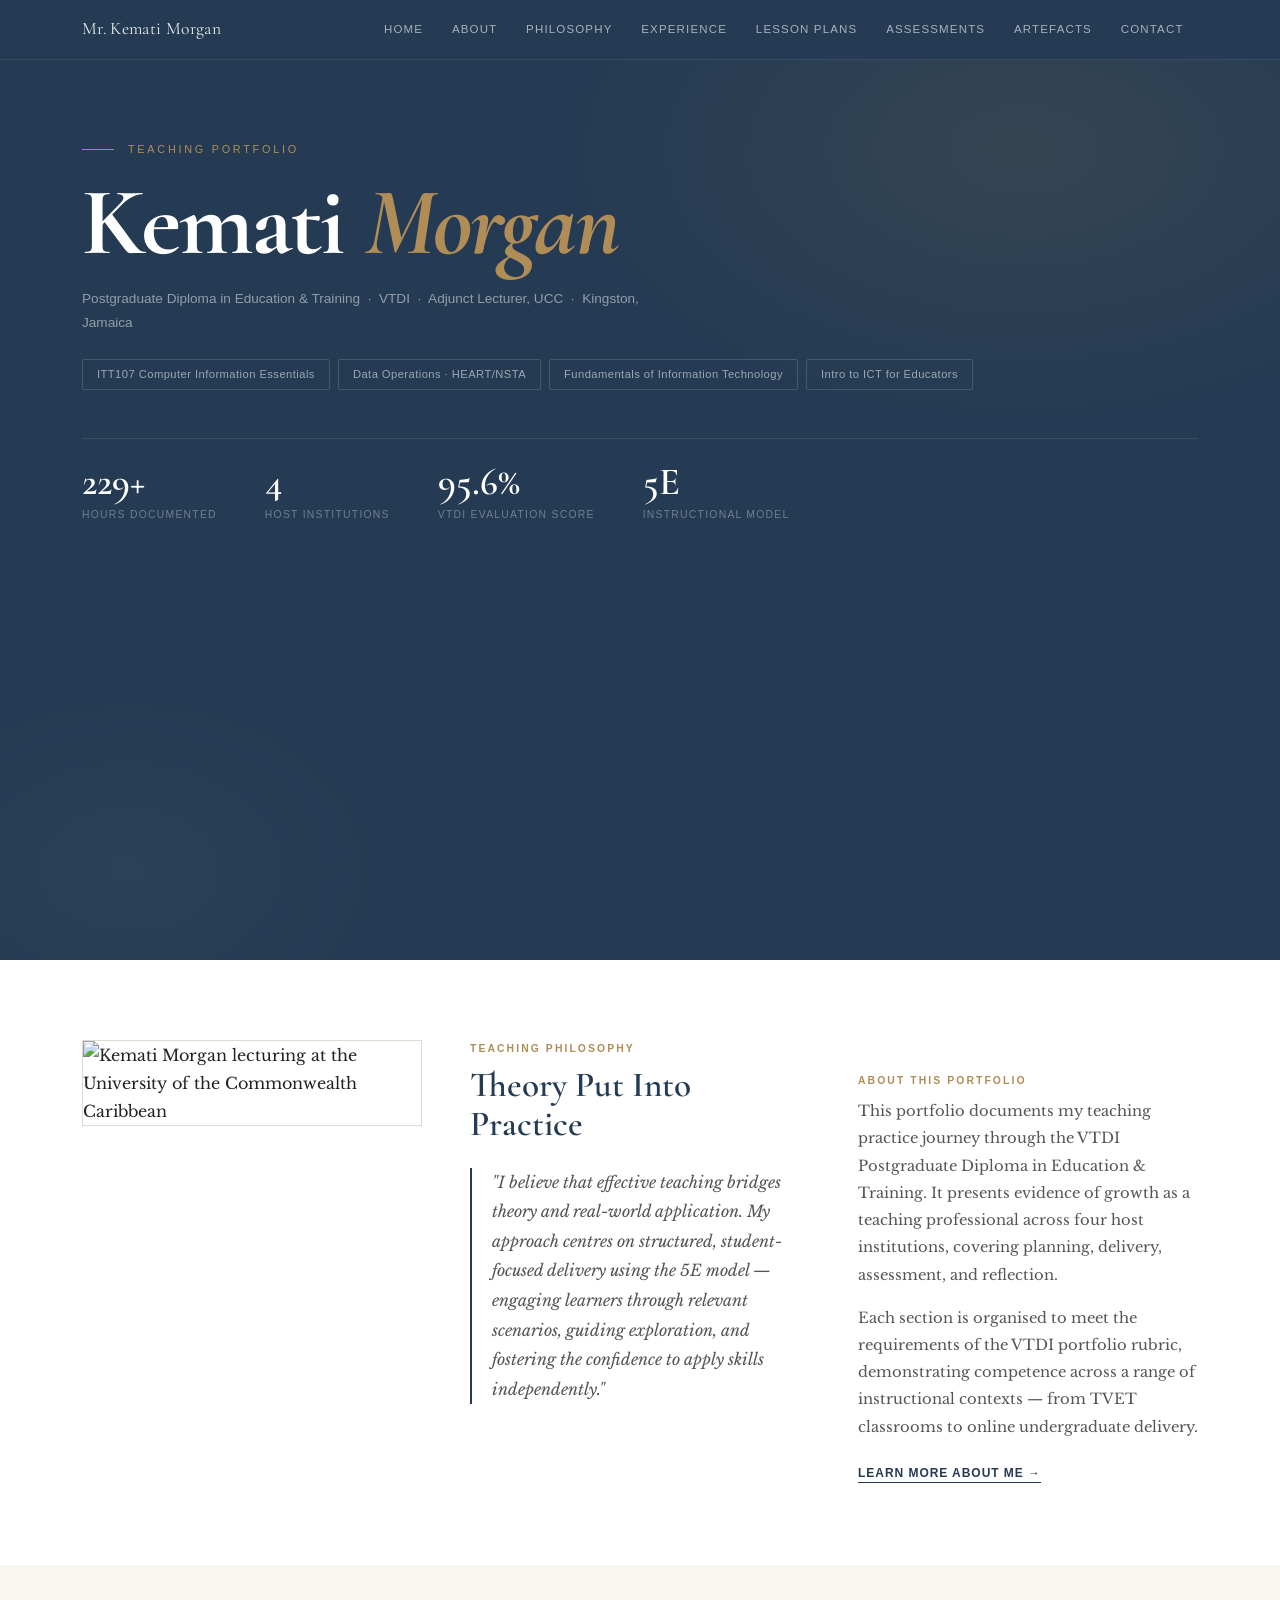
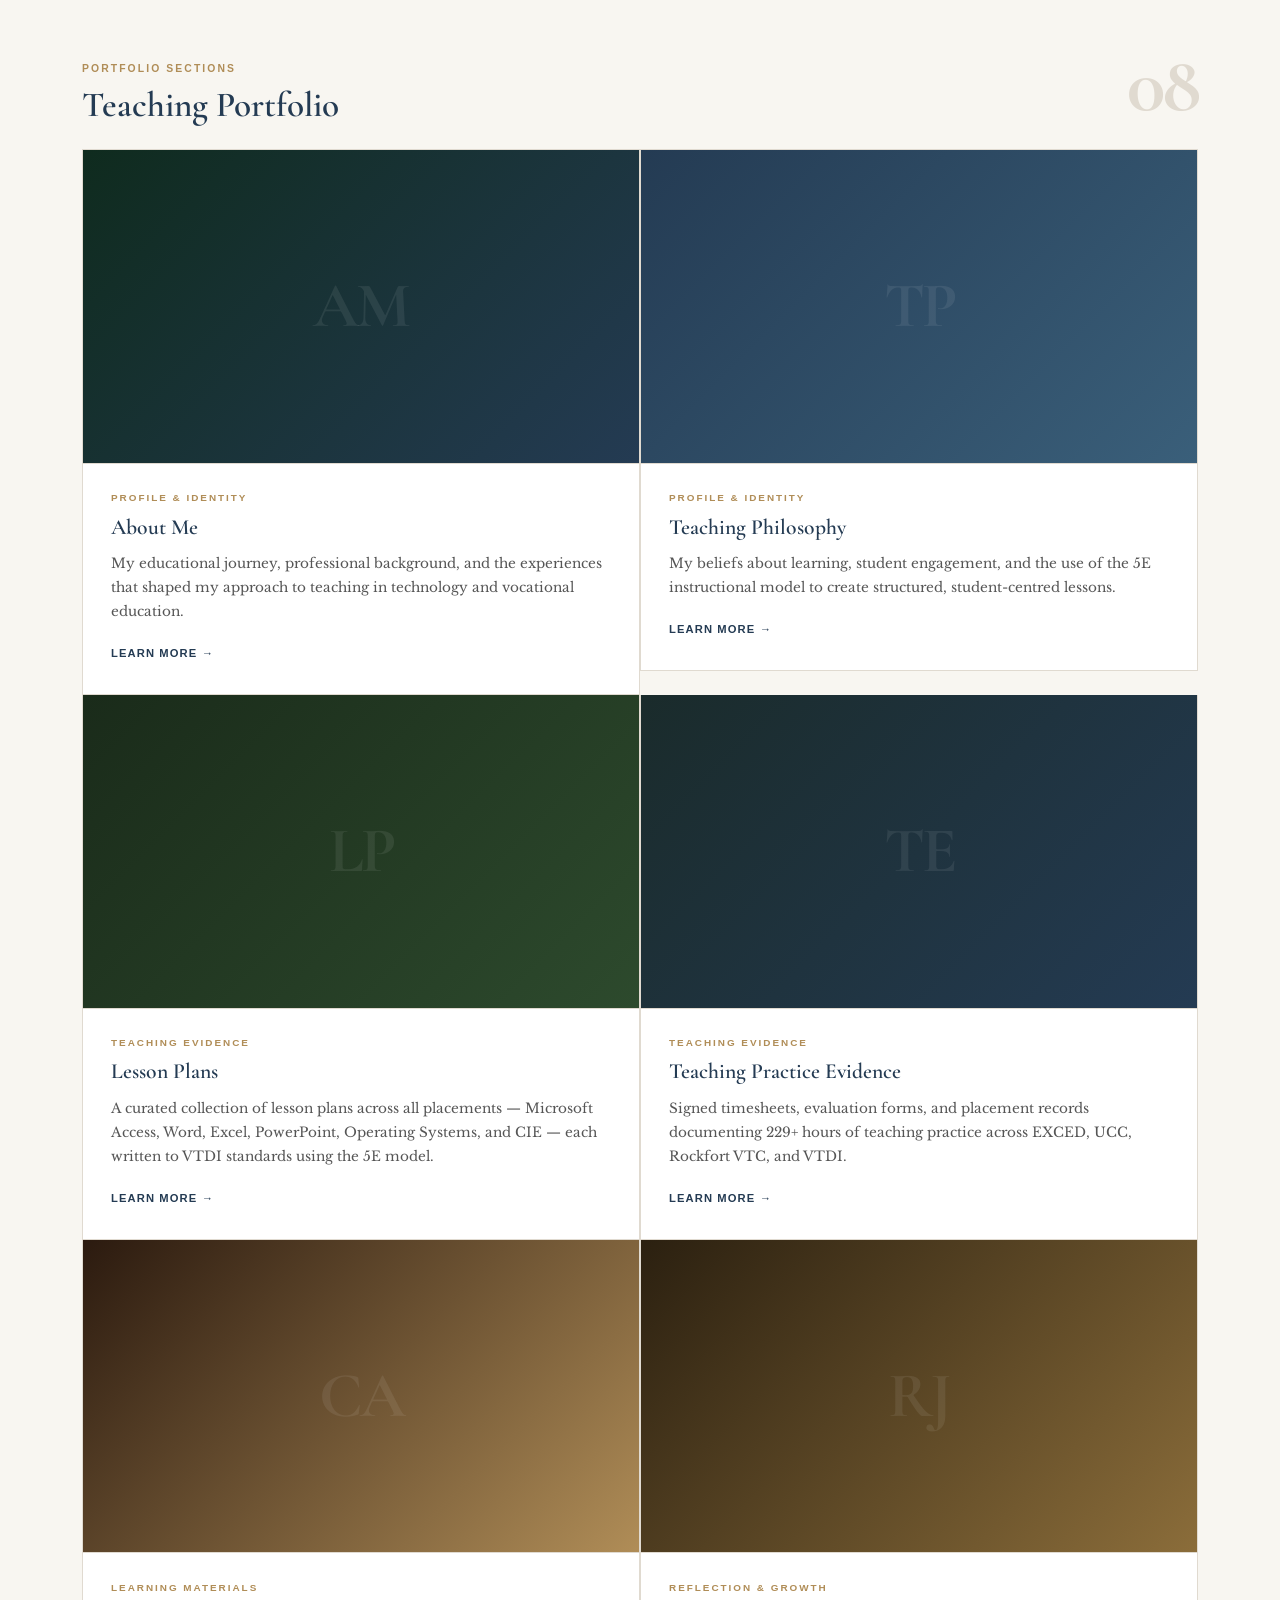
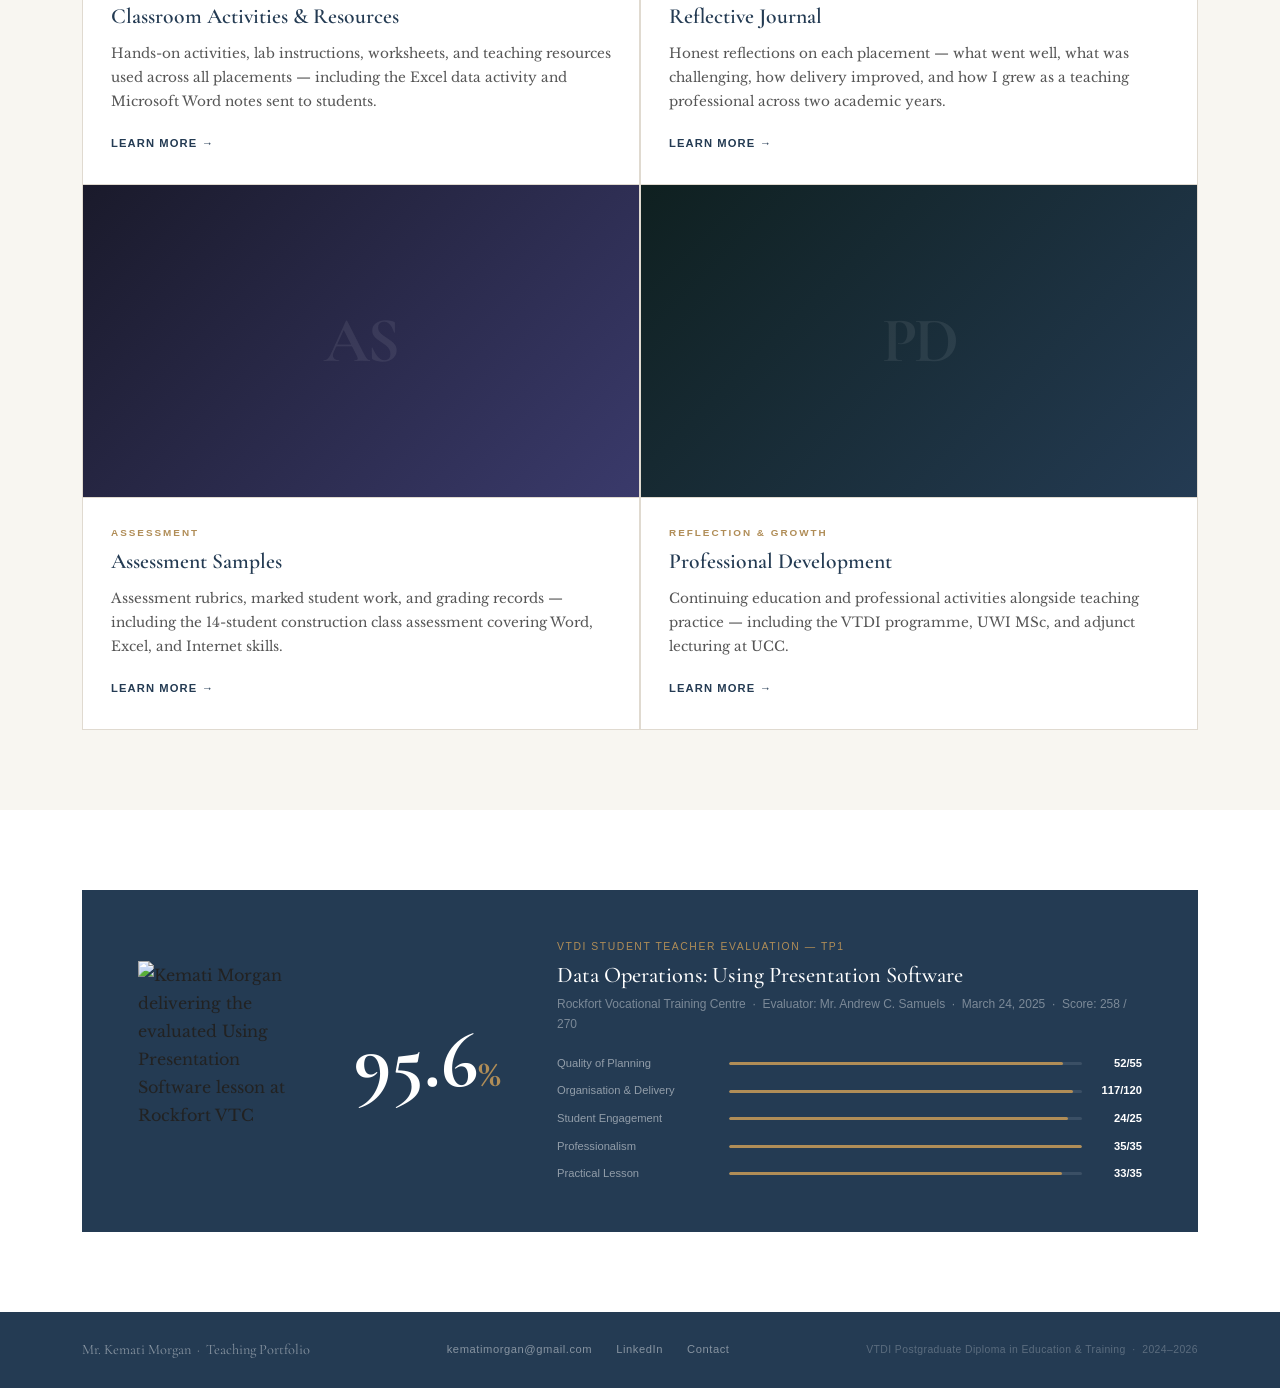
==== commit c06d298b: "Add real placement photos to homepage intro and evaluation banne" ====
--- a/index.html
+++ b/index.html
@@ -160,11 +160,15 @@
     <div class="container">
         <div class="row g-5 align-items-start">
 
-            <!-- Left column — philosophy quote -->
-            <div class="col-lg-6">
+            <!-- New column — photo -->
+            <div class="col-lg-4 km-intro-photo">
+                <img src="assets/images/ucc-lecture.jpg" alt="Kemati Morgan lecturing at the University of the Commonwealth Caribbean">
+            </div>
+
+            <!-- Middle column — philosophy quote -->
+            <div class="col-lg-4">
                 <p class="km-section-label">Teaching Philosophy</p>
                 <h2 class="km-section-heading">Theory Put Into Practice</h2>
-                <!-- blockquote — semantic HTML for quoted content -->
                 <blockquote class="km-quote">
                     "I believe that effective teaching bridges theory and real-world application.
                     My approach centres on structured, student-focused delivery using the 5E model —
@@ -174,7 +178,7 @@
             </div>
 
             <!-- Right column — portfolio overview -->
-            <div class="col-lg-6 km-intro-right">
+            <div class="col-lg-4 km-intro-right">
                 <p class="km-section-label">About This Portfolio</p>
                 <p class="km-body-text">
                     This portfolio documents my teaching practice journey through the VTDI
@@ -386,6 +390,11 @@
     <div class="container">
         <div class="km-eval-banner">
 
+            <!-- New: photo -->
+            <div class="km-eval-photo">
+                <img src="assets/images/rockfort-evaluation.jpg" alt="Kemati Morgan delivering the evaluated Using Presentation Software lesson at Rockfort VTC">
+            </div>
+
             <!-- Left: big score number -->
             <div class="km-eval-score">
                 95.6<span>%</span>
--- a/css/style.css
+++ b/css/style.css
@@ -110,10 +110,13 @@
 
 /* Mobile hamburger icon — make it visible on dark background */
 .km-navbar .navbar-toggler {
-    border-color: rgba(255, 255, 255, 0.3);
-}
+    border: 1px solid var(--km-gold);
+    padding: 6px 10px;
+    border-radius: 2px;
+}
+
 .km-navbar .navbar-toggler-icon {
-    background-image: url("data:image/svg+xml,%3csvg xmlns='http://www.w3.org/2000/svg' viewBox='0 0 30 30'%3e%3cpath stroke='rgba(255,255,255,0.7)' stroke-width='2' d='M4 7h22M4 15h22M4 23h22'/%3e%3c/svg%3e");
+    background-image: url("data:image/svg+xml,%3csvg xmlns='http://www.w3.org/2000/svg' viewBox='0 0 30 30'%3e%3cpath stroke='%23B08D57' stroke-width='2' d='M4 7h22M4 15h22M4 23h22'/%3e%3c/svg%3e");
 }
 
 
@@ -616,3 +619,1416 @@
     }
 
 }
+
+
+/* ============================================================
+   ABOUT PAGE STYLES
+   Add these to the bottom of style.css
+   ============================================================ */
+
+
+/* ── PAGE HERO ───────────────────────────────────────────────
+   Compact banner used on all inner pages (not full screen).
+   Much shorter than the home page hero.
+────────────────────────────────────────────────────────────── */
+.km-page-hero {
+    background-color: var(--km-navy);
+    padding: 72px 0 48px;  /* top padding accounts for fixed navbar */
+}
+
+.km-page-hero-title {
+    font-family: var(--km-font-heading);
+    font-size: clamp(2rem, 5vw, 3.5rem);
+    font-weight: 700;
+    color: var(--km-white);
+    margin: 0;
+    letter-spacing: -0.02em;
+}
+
+/* Eyebrow link style — for breadcrumb navigation */
+.km-eyebrow-link {
+    color: rgba(255, 255, 255, 0.4);
+    text-decoration: none;
+    font-family: var(--km-font-ui);
+    font-size: 0.68rem;
+    transition: color 0.2s ease;
+}
+.km-eyebrow-link:hover {
+    color: var(--km-gold);
+}
+
+
+/* ── SECTION HELPERS ─────────────────────────────────────────
+   Reusable section backgrounds.
+   km-section sets consistent vertical padding.
+   km-section--white and --ivory alternate background colours
+   to visually separate sections as the user scrolls.
+────────────────────────────────────────────────────────────── */
+.km-section {
+    padding: var(--km-section-py) 0;
+}
+.km-section--white {
+    background-color: var(--km-white);
+}
+.km-section--ivory {
+    background-color: var(--km-ivory);
+}
+
+
+/* ── PROFILE IMAGE ───────────────────────────────────────────
+   The profile photo on the About page.
+   object-fit: cover ensures the image fills its box
+   without distorting — crops neatly if needed.
+────────────────────────────────────────────────────────────── */
+.km-profile-img {
+    width: 100%;
+    max-width: 280px;
+    aspect-ratio: 3 / 4;       /* Portrait ratio — taller than wide */
+    object-fit: cover;          /* Fills the box, crops excess */
+    object-position: top center; /* Keeps face in frame */
+    display: block;
+}
+
+/* Placeholder shown before photo is added */
+.km-photo-placeholder {
+    width: 100%;
+    max-width: 280px;
+    aspect-ratio: 3 / 4;
+    background-color: var(--km-navy);
+    display: flex;
+    flex-direction: column;
+    align-items: center;
+    justify-content: center;
+    gap: 12px;
+    margin: 0 auto;
+}
+.km-photo-placeholder span {
+    font-family: var(--km-font-heading);
+    font-size: 4rem;
+    font-weight: 700;
+    color: rgba(255, 255, 255, 0.15);
+}
+.km-photo-placeholder p {
+    font-family: var(--km-font-ui);
+    font-size: 0.7rem;
+    color: rgba(255, 255, 255, 0.3);
+    text-align: center;
+    padding: 0 1rem;
+    margin: 0;
+}
+
+/* Name and role caption below photo */
+.km-photo-name {
+    font-family: var(--km-font-heading);
+    font-size: 1.1rem;
+    font-weight: 600;
+    color: var(--km-navy);
+}
+.km-photo-role {
+    font-family: var(--km-font-ui);
+    font-size: 0.7rem;
+    letter-spacing: 0.08em;
+    text-transform: uppercase;
+    color: var(--km-gold);
+    margin-top: 3px;
+}
+
+
+/* ── QUICK FACTS ─────────────────────────────────────────────
+   Label + value pairs displayed as a definition-style list.
+   border-bottom creates a thin divider between each fact.
+────────────────────────────────────────────────────────────── */
+.km-quick-facts {
+    display: grid;
+    gap: 0;
+    border-top: 1px solid var(--km-border);
+}
+.km-fact {
+    display: flex;
+    gap: 1.5rem;
+    padding: 0.75rem 0;
+    border-bottom: 1px solid var(--km-border);
+    align-items: baseline;
+}
+.km-fact-label {
+    font-family: var(--km-font-ui);
+    font-size: 0.65rem;
+    letter-spacing: 0.1em;
+    text-transform: uppercase;
+    color: var(--km-gold);
+    min-width: 110px;
+    flex-shrink: 0; /* Prevents label from shrinking */
+}
+.km-fact-value {
+    font-family: var(--km-font-body);
+    font-size: 0.88rem;
+    color: var(--km-charcoal);
+}
+
+
+/* ── TIMELINE ────────────────────────────────────────────────
+   Academic background timeline.
+   A vertical line runs down the left side.
+   Each item has a dot and indented content.
+────────────────────────────────────────────────────────────── */
+.km-timeline {
+    position: relative;
+    padding-left: 28px;
+    margin-top: 2rem;
+}
+
+/* The vertical line — a pseudo-element on the container */
+.km-timeline::before {
+    content: '';
+    position: absolute;
+    left: 0;
+    top: 8px;
+    bottom: 8px;
+    width: 1px;
+    background-color: var(--km-border);
+}
+
+.km-timeline-item {
+    position: relative;
+    margin-bottom: 2.5rem;
+    padding-left: 1.5rem;
+}
+.km-timeline-item:last-child {
+    margin-bottom: 0;
+}
+
+/* The dot on the timeline line */
+.km-timeline-dot {
+    position: absolute;
+    left: -34px;
+    top: 6px;
+    width: 10px;
+    height: 10px;
+    border-radius: 50%;          /* Makes it a circle */
+    background-color: var(--km-navy);
+    border: 2px solid var(--km-white);
+    box-shadow: 0 0 0 1px var(--km-navy);
+}
+
+.km-timeline-period {
+    font-family: var(--km-font-ui);
+    font-size: 0.65rem;
+    letter-spacing: 0.1em;
+    text-transform: uppercase;
+    color: var(--km-gold);
+    margin-bottom: 4px;
+}
+.km-timeline-role {
+    font-family: var(--km-font-heading);
+    font-size: 1.2rem;
+    font-weight: 600;
+    color: var(--km-navy);
+    margin-bottom: 3px;
+}
+.km-timeline-inst {
+    font-family: var(--km-font-ui);
+    font-size: 0.78rem;
+    color: var(--km-slate);
+    margin-bottom: 8px;
+}
+.km-timeline-desc {
+    font-family: var(--km-font-body);
+    font-size: 0.88rem;
+    color: var(--km-slate);
+    line-height: 1.75;
+    margin: 0;
+}
+
+
+/* ── EXPERIENCE CARDS ────────────────────────────────────────
+   Four placement cards showing each teaching position.
+   Bordered boxes with a header row showing period + hours.
+────────────────────────────────────────────────────────────── */
+.km-exp-card {
+    border: 1px solid var(--km-border);
+    padding: 1.6rem;
+    height: 100%;             /* Equal height within Bootstrap row */
+    background-color: var(--km-white);
+    transition: border-color 0.2s ease, box-shadow 0.2s ease;
+}
+.km-exp-card:hover {
+    border-color: var(--km-navy);
+    box-shadow: 0 4px 20px rgba(36, 59, 83, 0.06);
+}
+
+/* Header row: period on left, hours on right */
+.km-exp-header {
+    display: flex;
+    justify-content: space-between;
+    align-items: center;
+    margin-bottom: 0.75rem;
+}
+.km-exp-period {
+    font-family: var(--km-font-ui);
+    font-size: 0.65rem;
+    letter-spacing: 0.1em;
+    text-transform: uppercase;
+    color: var(--km-gold);
+}
+.km-exp-hrs {
+    font-family: var(--km-font-heading);
+    font-size: 1.1rem;
+    font-weight: 600;
+    color: var(--km-navy);
+}
+
+.km-exp-role {
+    font-family: var(--km-font-heading);
+    font-size: 1.2rem;
+    font-weight: 600;
+    color: var(--km-navy);
+    margin-bottom: 4px;
+}
+.km-exp-course {
+    font-family: var(--km-font-body);
+    font-size: 0.85rem;
+    font-style: italic;
+    color: var(--km-slate);
+    margin-bottom: 3px;
+}
+.km-exp-inst {
+    font-family: var(--km-font-ui);
+    font-size: 0.72rem;
+    color: var(--km-slate);
+    margin-bottom: 0.75rem;
+}
+.km-exp-desc {
+    font-family: var(--km-font-body);
+    font-size: 0.85rem;
+    color: var(--km-slate);
+    line-height: 1.7;
+    margin-bottom: 1rem;
+}
+
+/* Tag pills at bottom of each card */
+.km-exp-tags {
+    display: flex;
+    flex-wrap: wrap;
+    gap: 6px;
+}
+.km-exp-tag {
+    font-family: var(--km-font-ui);
+    font-size: 0.62rem;
+    letter-spacing: 0.06em;
+    color: var(--km-navy);
+    background-color: var(--km-ivory);
+    border: 1px solid var(--km-border);
+    padding: 3px 10px;
+    border-radius: 2px;
+}
+
+/* Highlight card — navy background for the total hours summary */
+.km-exp-card--highlight {
+    background-color: var(--km-navy);
+    border-color: var(--km-navy);
+    display: flex;
+    flex-direction: column;
+    justify-content: center;
+    align-items: center;
+    text-align: center;
+    min-height: 200px;
+}
+.km-exp-total-num {
+    font-family: var(--km-font-heading);
+    font-size: 4rem;
+    font-weight: 700;
+    color: var(--km-white);
+    line-height: 1;
+}
+.km-exp-total-label {
+    font-family: var(--km-font-ui);
+    font-size: 0.7rem;
+    letter-spacing: 0.12em;
+    text-transform: uppercase;
+    color: var(--km-gold);
+    margin-top: 8px;
+    margin-bottom: 12px;
+}
+.km-exp-total-sub {
+    font-family: var(--km-font-body);
+    font-size: 0.82rem;
+    color: rgba(255, 255, 255, 0.45);
+    line-height: 1.6;
+}
+
+
+/* ── PROFESSIONAL DEVELOPMENT LIST ───────────────────────────
+   Simple icon + title + description list.
+   The icon is a small coloured square (HTML entity &#9632;).
+────────────────────────────────────────────────────────────── */
+.km-dev-list {
+    display: grid;
+    gap: 0;
+    margin-top: 2rem;
+    border-top: 1px solid var(--km-border);
+}
+.km-dev-item {
+    display: flex;
+    gap: 1.25rem;
+    padding: 1.25rem 0;
+    border-bottom: 1px solid var(--km-border);
+    align-items: flex-start;
+}
+.km-dev-icon {
+    color: var(--km-gold);
+    font-size: 0.5rem;
+    margin-top: 6px;
+    flex-shrink: 0;
+}
+.km-dev-title {
+    font-family: var(--km-font-heading);
+    font-size: 1.05rem;
+    font-weight: 600;
+    color: var(--km-navy);
+    margin-bottom: 4px;
+}
+.km-dev-desc {
+    font-family: var(--km-font-body);
+    font-size: 0.85rem;
+    color: var(--km-slate);
+    line-height: 1.75;
+}
+
+
+/* ============================================================
+   PHILOSOPHY PAGE STYLES
+   Append these to the bottom of style.css
+   ============================================================ */
+
+
+/* ── PHILOSOPHY STATEMENT ────────────────────────────────────
+   Large centred quote — the anchor of the philosophy page.
+   Cormorant Garamond italic for elegance.
+────────────────────────────────────────────────────────────── */
+
+/* Large decorative opening quotation mark */
+.km-quote-mark {
+    font-family: var(--km-font-heading);
+    font-size: 8rem;
+    line-height: 0.5;
+    color: var(--km-border);
+    margin-bottom: 1.5rem;
+    user-select: none; /* Can't be selected — it's decorative */
+}
+
+/* The main philosophy statement — large, italic, centred */
+.km-philosophy-statement {
+    font-family: var(--km-font-heading);
+    font-size: clamp(1.2rem, 2.5vw, 1.6rem); /* Scales with viewport */
+    font-style: italic;
+    font-weight: 400;
+    color: var(--km-navy);
+    line-height: 1.75;
+    margin: 0 0 1.5rem;
+    border: none; /* Override any blockquote defaults */
+    padding: 0;
+}
+
+/* Attribution line below the quote */
+.km-philosophy-attr {
+    font-family: var(--km-font-ui);
+    font-size: 0.72rem;
+    letter-spacing: 0.08em;
+    color: var(--km-slate);
+    margin: 0;
+}
+
+
+/* ── 5E MODEL CARDS ──────────────────────────────────────────
+   Five equal-width cards, one per E.
+   Each has a large letter, title, description, and example.
+   Different left border colour per E to distinguish them visually.
+────────────────────────────────────────────────────────────── */
+.km-5e-card {
+    border: 1px solid var(--km-border);
+    border-top: 3px solid var(--km-navy); /* Thick top accent bar */
+    padding: 1.75rem 1.5rem;
+    background-color: var(--km-white);
+    display: flex;
+    flex-direction: column;
+    transition: transform 0.25s ease, box-shadow 0.25s ease;
+}
+.km-5e-card:hover {
+    transform: translateY(-4px);
+    box-shadow: 0 8px 24px rgba(36, 59, 83, 0.08);
+}
+
+/* Different accent colour per E */
+.km-5e-card--engage    { border-top-color: #243B53; }
+.km-5e-card--explore   { border-top-color: #2D6A4F; }
+.km-5e-card--explain   { border-top-color: #B08D57; }
+.km-5e-card--elaborate { border-top-color: #6B4F8B; }
+.km-5e-card--evaluate  { border-top-color: #8B3A3A; }
+
+/* Large faint letter at top of card */
+.km-5e-letter {
+    font-family: var(--km-font-heading);
+    font-size: 3.5rem;
+    font-weight: 700;
+    line-height: 1;
+    color: var(--km-border);
+    margin-bottom: 0.5rem;
+    user-select: none;
+}
+
+.km-5e-title {
+    font-family: var(--km-font-heading);
+    font-size: 1.15rem;
+    font-weight: 600;
+    color: var(--km-navy);
+    margin-bottom: 0.75rem;
+}
+
+.km-5e-desc {
+    font-family: var(--km-font-body);
+    font-size: 0.82rem;
+    color: var(--km-slate);
+    line-height: 1.75;
+    flex: 1; /* Pushes example block to bottom */
+    margin-bottom: 1rem;
+}
+
+/* Example block at bottom of each card */
+.km-5e-example {
+    font-family: var(--km-font-ui);
+    font-size: 0.68rem;
+    color: var(--km-slate);
+    border-top: 1px solid var(--km-border);
+    padding-top: 0.75rem;
+    line-height: 1.6;
+}
+.km-5e-example-label {
+    color: var(--km-gold);
+    font-weight: 600;
+    display: block;
+    margin-bottom: 2px;
+    letter-spacing: 0.05em;
+    text-transform: uppercase;
+    font-size: 0.6rem;
+}
+
+
+/* ── CORE BELIEFS ────────────────────────────────────────────
+   Three belief cards with a gold top accent line.
+────────────────────────────────────────────────────────────── */
+.km-belief-card {
+    padding: 2rem;
+    border: 1px solid var(--km-border);
+    background-color: var(--km-ivory);
+    height: 100%; /* Equal height within Bootstrap row */
+}
+
+/* Thin gold top accent bar */
+.km-belief-accent {
+    width: 32px;
+    height: 2px;
+    background-color: var(--km-gold);
+    margin-bottom: 1.25rem;
+}
+
+.km-belief-title {
+    font-family: var(--km-font-heading);
+    font-size: 1.15rem;
+    font-weight: 600;
+    color: var(--km-navy);
+    margin-bottom: 0.75rem;
+    line-height: 1.2;
+}
+
+.km-belief-text {
+    font-family: var(--km-font-body);
+    font-size: 0.85rem;
+    color: var(--km-slate);
+    line-height: 1.8;
+    margin: 0;
+}
+
+
+/* ── NAVY SECTION ────────────────────────────────────────────
+   Dark background section — used sparingly for visual contrast.
+   All text colours need to be lightened for readability.
+────────────────────────────────────────────────────────────── */
+.km-section--navy {
+    background-color: var(--km-navy);
+    padding: var(--km-section-py) 0;
+}
+
+/* Light versions of section label and heading for dark background */
+.km-label--light {
+    color: var(--km-gold) !important;
+}
+.km-heading--light {
+    color: var(--km-white) !important;
+}
+
+/* Light version of blockquote for dark background */
+.km-quote--light {
+    font-family: var(--km-font-body);
+    font-style: italic;
+    font-size: 1rem;
+    color: rgba(255, 255, 255, 0.65);
+    border-left: 2px solid var(--km-gold);
+    padding-left: 1.25rem;
+    margin: 1.5rem 0;
+    line-height: 1.85;
+}
+
+/* Light attribution for dark background */
+.km-attr--light {
+    color: rgba(255, 255, 255, 0.35) !important;
+}
+
+
+/* ── PRACTICE LIST ───────────────────────────────────────────
+   Numbered list showing how philosophy translates to practice.
+   Large gold number on the left, title and text on the right.
+────────────────────────────────────────────────────────────── */
+.km-practice-list {
+    display: grid;
+    gap: 0;
+    border-top: 1px solid rgba(255, 255, 255, 0.1);
+}
+
+.km-practice-item {
+    display: flex;
+    gap: 1.5rem;
+    padding: 1.5rem 0;
+    border-bottom: 1px solid rgba(255, 255, 255, 0.08);
+    align-items: flex-start;
+}
+
+/* Large number */
+.km-practice-num {
+    font-family: var(--km-font-heading);
+    font-size: 1.8rem;
+    font-weight: 700;
+    color: var(--km-gold);
+    line-height: 1;
+    min-width: 40px;
+    flex-shrink: 0;
+    opacity: 0.6;
+}
+
+.km-practice-title {
+    font-family: var(--km-font-heading);
+    font-size: 1.05rem;
+    font-weight: 600;
+    color: var(--km-white);
+    margin-bottom: 6px;
+}
+
+.km-practice-desc {
+    font-family: var(--km-font-body);
+    font-size: 0.83rem;
+    color: rgba(255, 255, 255, 0.5);
+    line-height: 1.75;
+    margin: 0;
+}
+
+/* ============================================================
+   EXPERIENCE PAGE STYLES
+   Append these to the bottom of style.css
+   ============================================================ */
+
+
+/* ── SUMMARY CARDS ───────────────────────────────────────────
+   Four stat cards at the top of the experience page.
+────────────────────────────────────────────────────────────── */
+.km-summary-card {
+    border: 1px solid var(--km-border);
+    padding: 1.5rem 1.25rem;
+    background-color: var(--km-white);
+    text-align: center;
+    height: 100%;
+}
+.km-summary-card--gold {
+    background-color: var(--km-navy);
+    border-color: var(--km-navy);
+}
+.km-summary-num {
+    font-family: var(--km-font-heading);
+    font-size: 2.4rem;
+    font-weight: 700;
+    color: var(--km-navy);
+    line-height: 1;
+    margin-bottom: 4px;
+}
+.km-summary-card--gold .km-summary-num {
+    color: var(--km-gold);
+}
+.km-summary-label {
+    font-family: var(--km-font-ui);
+    font-size: 0.65rem;
+    letter-spacing: 0.12em;
+    text-transform: uppercase;
+    color: var(--km-slate);
+    margin-bottom: 4px;
+}
+.km-summary-card--gold .km-summary-label {
+    color: rgba(255,255,255,0.5);
+}
+.km-summary-sub {
+    font-family: var(--km-font-ui);
+    font-size: 0.65rem;
+    color: var(--km-border);
+}
+.km-summary-card--gold .km-summary-sub {
+    color: rgba(255,255,255,0.25);
+}
+
+
+/* ── TP BAR ──────────────────────────────────────────────────
+   Shows TP1 vs TP2 split at a glance.
+────────────────────────────────────────────────────────────── */
+.km-tp-bar {
+    display: flex;
+    gap: 2rem;
+    flex-wrap: wrap;
+    padding: 1.25rem 1.5rem;
+    background-color: var(--km-white);
+    border: 1px solid var(--km-border);
+    border-top: 3px solid var(--km-navy);
+}
+.km-tp-label {
+    display: flex;
+    align-items: center;
+    gap: 0.75rem;
+}
+.km-tp-tag {
+    font-family: var(--km-font-ui);
+    font-size: 0.65rem;
+    font-weight: 700;
+    letter-spacing: 0.1em;
+    padding: 3px 10px;
+    border-radius: 2px;
+}
+.km-tp-tag--1 {
+    background-color: var(--km-navy);
+    color: var(--km-white);
+}
+.km-tp-tag--2 {
+    background-color: var(--km-gold);
+    color: var(--km-white);
+}
+.km-tp-hrs {
+    font-family: var(--km-font-heading);
+    font-size: 1.2rem;
+    font-weight: 600;
+    color: var(--km-navy);
+}
+.km-tp-note {
+    font-family: var(--km-font-ui);
+    font-size: 0.7rem;
+    color: var(--km-slate);
+}
+
+
+/* ── PLACEMENT BLOCKS ────────────────────────────────────────
+   Each placement is a large content block.
+   Header shows period, TP tag, institution, course, supervisor.
+────────────────────────────────────────────────────────────── */
+.km-placement {
+    padding: 2.5rem 0;
+}
+
+.km-placement-header {
+    margin-bottom: 1rem;
+}
+
+.km-placement-meta {
+    display: flex;
+    align-items: center;
+    gap: 0.75rem;
+    margin-bottom: 0.5rem;
+}
+
+.km-placement-period {
+    font-family: var(--km-font-ui);
+    font-size: 0.65rem;
+    letter-spacing: 0.1em;
+    text-transform: uppercase;
+    color: var(--km-gold);
+}
+
+/* TP1/TP2 tag on placements */
+.km-placement-tp {
+    font-family: var(--km-font-ui);
+    font-size: 0.6rem;
+    font-weight: 700;
+    letter-spacing: 0.1em;
+    padding: 2px 8px;
+    border-radius: 2px;
+}
+.km-placement-tp--1 {
+    background-color: var(--km-navy);
+    color: var(--km-white);
+}
+.km-placement-tp--2 {
+    background-color: var(--km-gold);
+    color: var(--km-white);
+}
+
+.km-placement-inst {
+    font-family: var(--km-font-heading);
+    font-size: 1.6rem;
+    font-weight: 600;
+    color: var(--km-navy);
+    margin-bottom: 4px;
+    line-height: 1.1;
+}
+
+.km-placement-course {
+    font-family: var(--km-font-body);
+    font-style: italic;
+    font-size: 0.95rem;
+    color: var(--km-slate);
+    margin-bottom: 4px;
+}
+
+.km-placement-supervisor {
+    font-family: var(--km-font-ui);
+    font-size: 0.72rem;
+    color: var(--km-slate);
+    letter-spacing: 0.02em;
+}
+
+/* Thin divider between placements */
+.km-placement-divider {
+    border: none;
+    border-top: 1px solid var(--km-border);
+    margin: 0;
+}
+
+
+/* ── TOPICS ──────────────────────────────────────────────────
+   Tag cloud of topics taught in each placement.
+────────────────────────────────────────────────────────────── */
+.km-topics {
+    margin-top: 1.25rem;
+}
+.km-topics-label {
+    font-family: var(--km-font-ui);
+    font-size: 0.62rem;
+    letter-spacing: 0.15em;
+    text-transform: uppercase;
+    color: var(--km-gold);
+    margin-bottom: 0.5rem;
+}
+.km-topics-list {
+    display: flex;
+    flex-wrap: wrap;
+    gap: 6px;
+}
+.km-topic {
+    font-family: var(--km-font-ui);
+    font-size: 0.68rem;
+    color: var(--km-navy);
+    background-color: var(--km-ivory);
+    border: 1px solid var(--km-border);
+    padding: 4px 12px;
+    border-radius: 2px;
+}
+
+
+/* ── PLACEMENT STATS ─────────────────────────────────────────
+   Three mini stat boxes per placement.
+────────────────────────────────────────────────────────────── */
+.km-placement-stats {
+    display: grid;
+    grid-template-columns: repeat(3, 1fr);
+    gap: 1px;
+    background-color: var(--km-border);
+    border: 1px solid var(--km-border);
+    margin-bottom: 1.25rem;
+}
+.km-pstat {
+    background-color: var(--km-ivory);
+    padding: 1rem 0.75rem;
+    text-align: center;
+}
+.km-pstat-num {
+    font-family: var(--km-font-heading);
+    font-size: 1.6rem;
+    font-weight: 700;
+    color: var(--km-navy);
+    line-height: 1;
+    margin-bottom: 4px;
+}
+.km-pstat-label {
+    font-family: var(--km-font-ui);
+    font-size: 0.58rem;
+    letter-spacing: 0.08em;
+    text-transform: uppercase;
+    color: var(--km-slate);
+}
+
+
+/* ── DOCUMENT LINKS ──────────────────────────────────────────
+   List of linked documents per placement.
+   Replace href="#" with actual Google Drive URLs.
+────────────────────────────────────────────────────────────── */
+.km-docs {
+    border: 1px solid var(--km-border);
+    padding: 1rem 1.25rem;
+}
+.km-docs-label {
+    font-family: var(--km-font-ui);
+    font-size: 0.6rem;
+    letter-spacing: 0.15em;
+    text-transform: uppercase;
+    color: var(--km-gold);
+    margin-bottom: 0.75rem;
+}
+.km-doc-link {
+    display: flex;
+    align-items: center;
+    gap: 0.5rem;
+    font-family: var(--km-font-ui);
+    font-size: 0.75rem;
+    color: var(--km-navy);
+    text-decoration: none;
+    padding: 0.4rem 0;
+    border-bottom: 1px solid var(--km-border);
+    transition: color 0.2s ease;
+}
+.km-doc-link:last-child {
+    border-bottom: none;
+}
+.km-doc-link:hover {
+    color: var(--km-gold);
+}
+.km-doc-icon {
+    font-size: 0.85rem;
+    flex-shrink: 0;
+}
+
+
+/* ── REFLECTION LINKS ────────────────────────────────────────
+   Links to reflection documents in the navy section.
+────────────────────────────────────────────────────────────── */
+.km-reflection-links {
+    display: grid;
+    gap: 1px;
+    background-color: rgba(255,255,255,0.08);
+    border: 1px solid rgba(255,255,255,0.08);
+    text-align: left;
+}
+.km-reflection-link {
+    display: flex;
+    align-items: center;
+    gap: 1rem;
+    padding: 1rem 1.25rem;
+    background-color: var(--km-navy);
+    text-decoration: none;
+    transition: background-color 0.2s ease;
+    border-bottom: 1px solid rgba(255,255,255,0.06);
+}
+.km-reflection-link:last-child {
+    border-bottom: none;
+}
+.km-reflection-link:hover {
+    background-color: rgba(255,255,255,0.05);
+}
+.km-reflection-inst {
+    font-family: var(--km-font-ui);
+    font-size: 0.65rem;
+    font-weight: 700;
+    letter-spacing: 0.1em;
+    text-transform: uppercase;
+    color: var(--km-gold);
+    min-width: 80px;
+    flex-shrink: 0;
+}
+.km-reflection-desc {
+    font-family: var(--km-font-body);
+    font-size: 0.85rem;
+    color: rgba(255,255,255,0.55);
+    flex: 1;
+}
+.km-reflection-arrow {
+    color: rgba(255,255,255,0.25);
+    font-size: 1rem;
+    transition: color 0.2s ease;
+}
+.km-reflection-link:hover .km-reflection-arrow {
+    color: var(--km-gold);
+}
+
+
+/* ============================================================
+   CONTACT PAGE STYLES
+   Paste this at the very bottom of your existing style.css
+   ============================================================ */
+
+
+/* ── INFO CARDS (left column) ────────────────────────────────
+   Cards showing email, phone, LinkedIn, location.
+────────────────────────────────────────────────────────────── */
+.km-info-card {
+    display: flex;
+    align-items: flex-start;
+    gap: 1.1rem;
+    padding: 1.5rem;
+    background: var(--km-white);
+    border: 1px solid var(--km-border);
+    border-left: 4px solid var(--km-gold);
+    margin-bottom: 1.25rem;
+    transition: box-shadow 0.2s ease, transform 0.2s ease;
+}
+
+.km-info-card:hover {
+    box-shadow: 0 4px 20px rgba(36, 59, 83, 0.1);
+    transform: translateX(3px);
+}
+
+.km-info-icon {
+    width: 44px; height: 44px;
+    min-width: 44px;
+    background-color: var(--km-gold-light);
+    border-radius: 50%;
+    display: flex;
+    align-items: center;
+    justify-content: center;
+    color: var(--km-gold);
+    font-size: 1.1rem;
+}
+
+.km-info-label {
+    font-family: var(--km-font-ui);
+    font-size: 0.68rem;
+    letter-spacing: 0.15em;
+    text-transform: uppercase;
+    color: var(--km-slate);
+    margin-bottom: 0.25rem;
+}
+
+.km-info-value {
+    font-family: var(--km-font-body);
+    font-size: 0.95rem;
+    color: var(--km-charcoal);
+    font-weight: 700;
+    line-height: 1.6;
+}
+
+.km-info-value a {
+    color: var(--km-navy);
+    text-decoration: none;
+}
+
+.km-info-value a:hover {
+    color: var(--km-gold);
+}
+
+/* Italic closing note below the info cards */
+.km-col-divider {
+    font-family: var(--km-font-heading);
+    font-size: 1rem;
+    font-style: italic;
+    color: var(--km-slate);
+    line-height: 1.9;
+    margin-top: 0.5rem;
+    padding-bottom: 1.5rem;
+    border-bottom: 1px solid var(--km-border);
+}
+
+
+/* ── CONTACT FORM (right column) ─────────────────────────────
+   Formspree-powered form.
+────────────────────────────────────────────────────────────── */
+.km-form-wrap {
+    background: var(--km-white);
+    border: 1px solid var(--km-border);
+    padding: 2.25rem 2rem;
+}
+
+.km-form-label {
+    font-family: var(--km-font-ui);
+    font-size: 0.72rem;
+    letter-spacing: 0.12em;
+    text-transform: uppercase;
+    color: var(--km-slate);
+    margin-bottom: 0.4rem;
+    display: block;
+}
+
+.km-form-control {
+    font-family: var(--km-font-body);
+    font-size: 0.9rem;
+    color: var(--km-charcoal);
+    background-color: var(--km-ivory);
+    border: 1px solid var(--km-border);
+    border-radius: 0;
+    padding: 0.65rem 0.9rem;
+    width: 100%;
+    outline: none;
+    transition: border-color 0.2s ease, box-shadow 0.2s ease;
+    margin-bottom: 1.25rem;
+}
+
+.km-form-control:focus {
+    border-color: var(--km-gold);
+    box-shadow: 0 0 0 3px rgba(176, 141, 87, 0.15);
+    background-color: var(--km-white);
+}
+
+textarea.km-form-control {
+    resize: vertical;
+    min-height: 130px;
+}
+
+/* Submit button */
+.km-btn-submit {
+    font-family: var(--km-font-ui);
+    font-size: 0.78rem;
+    letter-spacing: 0.15em;
+    text-transform: uppercase;
+    font-weight: 400;
+    background-color: var(--km-navy);
+    color: var(--km-ivory);
+    border: none;
+    padding: 0.75rem 2.2rem;
+    cursor: pointer;
+    transition: background-color 0.2s ease, transform 0.15s ease;
+    display: inline-flex;
+    align-items: center;
+    gap: 0.5rem;
+}
+
+.km-btn-submit:hover {
+    background-color: var(--km-gold);
+    transform: translateY(-1px);
+}
+
+.km-btn-submit:disabled {
+    opacity: 0.6;
+    cursor: not-allowed;
+    transform: none;
+}
+
+/* Success / error feedback messages */
+.km-form-success,
+.km-form-error {
+    font-family: var(--km-font-body);
+    font-size: 0.9rem;
+    padding: 1rem 1.25rem;
+    margin-top: 1rem;
+    display: none;
+}
+
+.km-form-success {
+    background-color: #EAF5EE;
+    border-left: 4px solid #2E7D52;
+    color: #1e5c3a;
+}
+
+.km-form-error {
+    background-color: #FDECEA;
+    border-left: 4px solid #C0392B;
+    color: #922b21;
+}
+
+/* ── CONTACT PAGE RESPONSIVE ─────────────────────────────────*/
+@media (max-width: 768px) {
+    .km-form-wrap { padding: 1.5rem 1.25rem; }
+}
+/* ============================================================
+   LESSON PLANS PAGE STYLES
+   Paste at the bottom of css/style.css
+   ============================================================ */
+
+/* ── HERO ──────────────────────────────────────────────────── */
+.lp-hero {
+    background-color: var(--km-navy);
+    padding: 80px 0 56px;
+    position: relative;
+    overflow: hidden;
+}
+.lp-hero::before {
+    content: "";
+    position: absolute;
+    inset: 0;
+    background: repeating-linear-gradient(
+            -45deg,
+            transparent,
+            transparent 40px,
+            rgba(176, 141, 87, 0.04) 40px,
+            rgba(176, 141, 87, 0.04) 41px
+    );
+    pointer-events: none;
+}
+.lp-hero-label {
+    font-family: var(--km-font-ui);
+    font-size: 0.7rem;
+    letter-spacing: 0.25em;
+    text-transform: uppercase;
+    color: var(--km-gold);
+    margin-bottom: 0.75rem;
+}
+.lp-hero h1 {
+    font-family: var(--km-font-heading);
+    font-size: clamp(2.4rem, 5vw, 3.6rem);
+    font-weight: 600;
+    color: var(--km-ivory);
+    line-height: 1.15;
+    margin-bottom: 1rem;
+}
+.lp-hero p {
+    font-family: var(--km-font-body);
+    font-size: 0.95rem;
+    color: rgba(248, 246, 241, 0.72);
+    max-width: 560px;
+    line-height: 1.8;
+    margin-bottom: 0;
+}
+.lp-hero-line {
+    width: 48px;
+    height: 2px;
+    background: var(--km-gold);
+    margin-bottom: 1.5rem;
+}
+
+/* ── FILTER BAR ────────────────────────────────────────────── */
+.lp-filter-bar {
+    background: var(--km-ivory);
+    border-bottom: 1px solid var(--km-border);
+    padding: 0.85rem 0;
+    position: sticky;
+    top: 60px;
+    z-index: 99;
+}
+.lp-filter-btn {
+    font-family: var(--km-font-ui);
+    font-size: 0.7rem;
+    letter-spacing: 0.12em;
+    text-transform: uppercase;
+    color: var(--km-charcoal);
+    background: transparent;
+    border: 1px solid var(--km-border);
+    padding: 0.4rem 1rem;
+    cursor: pointer;
+    transition: all 0.2s ease;
+    white-space: nowrap;
+}
+.lp-filter-btn:hover,
+.lp-filter-btn.active {
+    background: var(--km-navy);
+    color: var(--km-ivory);
+    border-color: var(--km-navy);
+}
+
+/* ── MAIN AREA ─────────────────────────────────────────────── */
+.lp-main {
+    background-color: var(--km-ivory);
+    padding: 0 0 3rem;
+}
+
+/* ── PLACEMENT SECTIONS ────────────────────────────────────── */
+.lp-section {
+    padding: 4rem 0 2rem;
+    border-bottom: 1px solid var(--km-border);
+}
+.lp-section:last-of-type {
+    border-bottom: none;
+}
+.lp-placement-tag {
+    font-family: var(--km-font-ui);
+    font-size: 0.65rem;
+    letter-spacing: 0.22em;
+    text-transform: uppercase;
+    color: var(--km-gold);
+    display: block;
+    margin-bottom: 0.4rem;
+}
+.lp-section-title {
+    font-family: var(--km-font-heading);
+    font-size: clamp(1.6rem, 3vw, 2.2rem);
+    font-weight: 600;
+    color: var(--km-navy);
+    margin-bottom: 0.3rem;
+    line-height: 1.2;
+}
+.lp-section-meta {
+    font-family: var(--km-font-body);
+    font-size: 0.8rem;
+    color: var(--km-slate);
+    margin-bottom: 2rem;
+    font-style: italic;
+}
+
+/* ── SEMESTER TABS ─────────────────────────────────────────── */
+.lp-semester-tabs {
+    display: flex;
+    border-bottom: 2px solid var(--km-border);
+    margin-bottom: 1.5rem;
+}
+.lp-sem-tab {
+    font-family: var(--km-font-ui);
+    font-size: 0.72rem;
+    letter-spacing: 0.1em;
+    text-transform: uppercase;
+    padding: 0.55rem 1.4rem;
+    border: none;
+    background: transparent;
+    color: var(--km-slate);
+    cursor: pointer;
+    border-bottom: 2px solid transparent;
+    margin-bottom: -2px;
+    transition: all 0.2s ease;
+}
+.lp-sem-tab.active {
+    color: var(--km-navy);
+    border-bottom-color: var(--km-gold);
+}
+
+/* ── CARD GRID ─────────────────────────────────────────────── */
+.lp-grid {
+    display: grid;
+    grid-template-columns: repeat(auto-fill, minmax(260px, 1fr));
+    gap: 1.25rem;
+}
+
+/* ── LESSON CARD ───────────────────────────────────────────── */
+.lp-card {
+    background: #fff;
+    border: 1px solid var(--km-border);
+    border-top: 3px solid var(--km-gold);
+    padding: 1.4rem 1.5rem 1.25rem;
+    text-decoration: none;
+    display: block;
+    color: inherit;
+    transition: transform 0.2s ease, box-shadow 0.2s ease;
+}
+.lp-card:hover {
+    transform: translateY(-3px);
+    box-shadow: 0 8px 28px rgba(36, 59, 83, 0.1);
+    text-decoration: none;
+    color: inherit;
+}
+.lp-card-week {
+    font-family: var(--km-font-ui);
+    font-size: 0.62rem;
+    letter-spacing: 0.18em;
+    text-transform: uppercase;
+    color: var(--km-gold);
+    margin-bottom: 0.4rem;
+}
+.lp-card-title {
+    font-family: var(--km-font-heading);
+    font-size: 1.15rem;
+    font-weight: 600;
+    color: var(--km-navy);
+    line-height: 1.3;
+    margin-bottom: 0.5rem;
+}
+.lp-card-date {
+    font-family: var(--km-font-body);
+    font-size: 0.72rem;
+    color: var(--km-slate);
+    font-style: italic;
+    margin-bottom: 0.9rem;
+}
+.lp-card-link {
+    font-family: var(--km-font-ui);
+    font-size: 0.68rem;
+    letter-spacing: 0.1em;
+    text-transform: uppercase;
+    color: var(--km-navy);
+    border-bottom: 1px solid var(--km-gold);
+    padding-bottom: 1px;
+    display: inline-flex;
+    align-items: center;
+    gap: 0.35rem;
+    transition: color 0.2s ease;
+}
+.lp-card:hover .lp-card-link {
+    color: var(--km-gold);
+}
+
+/* ── COMING SOON CARD ──────────────────────────────────────── */
+.lp-card--soon {
+    opacity: 0.45;
+    pointer-events: none;
+    border-top-color: var(--km-border);
+}
+.lp-card--soon:hover {
+    transform: none;
+    box-shadow: none;
+}
+
+/* ── ANNOTATION ────────────────────────────────────────────── */
+.lp-annotation {
+    background: rgba(176, 141, 87, 0.07);
+    border-left: 3px solid var(--km-gold);
+    padding: 1rem 1.25rem;
+    margin-top: 2rem;
+    font-family: var(--km-font-body);
+    font-size: 0.82rem;
+    line-height: 1.8;
+    color: var(--km-slate);
+    font-style: italic;
+}
+
+/* ── SUMMARY STRIP ─────────────────────────────────────────── */
+.lp-summary {
+    background: var(--km-navy);
+    padding: 3.5rem 0;
+}
+.lp-stat-number {
+    font-family: var(--km-font-heading);
+    font-size: 3rem;
+    font-weight: 700;
+    color: var(--km-gold);
+    line-height: 1;
+    display: block;
+}
+.lp-stat-label {
+    font-family: var(--km-font-ui);
+    font-size: 0.7rem;
+    letter-spacing: 0.15em;
+    text-transform: uppercase;
+    color: rgba(248, 246, 241, 0.6);
+    margin-top: 0.4rem;
+    display: block;
+}
+
+/* ── RESPONSIVE ────────────────────────────────────────────── */
+@media (max-width: 768px) {
+    .lp-hero { padding: 72px 0 40px; }
+    .lp-grid { grid-template-columns: 1fr; }
+    .lp-filter-bar { top: 56px; }
+}
+
+/* ── INTRO PHOTO (added) ─────────────────────────────────────── */
+.km-intro-photo img {
+    width: 100%;
+    height: 100%;
+    object-fit: cover;
+    display: block;
+    border: 1px solid var(--km-border);
+}
+
+/* ── EVAL BANNER PHOTO (added) ───────────────────────────────── */
+.km-eval-banner {
+    grid-template-columns: auto auto 1fr;
+}
+.km-eval-photo img {
+    width: 160px;
+    height: 200px;
+    object-fit: cover;
+    display: block;
+}
+@media (max-width: 768px) {
+    .km-eval-photo img {
+        width: 100%;
+        height: auto;
+        max-width: 280px;
+        margin: 0 auto;
+    }
+}
+
+
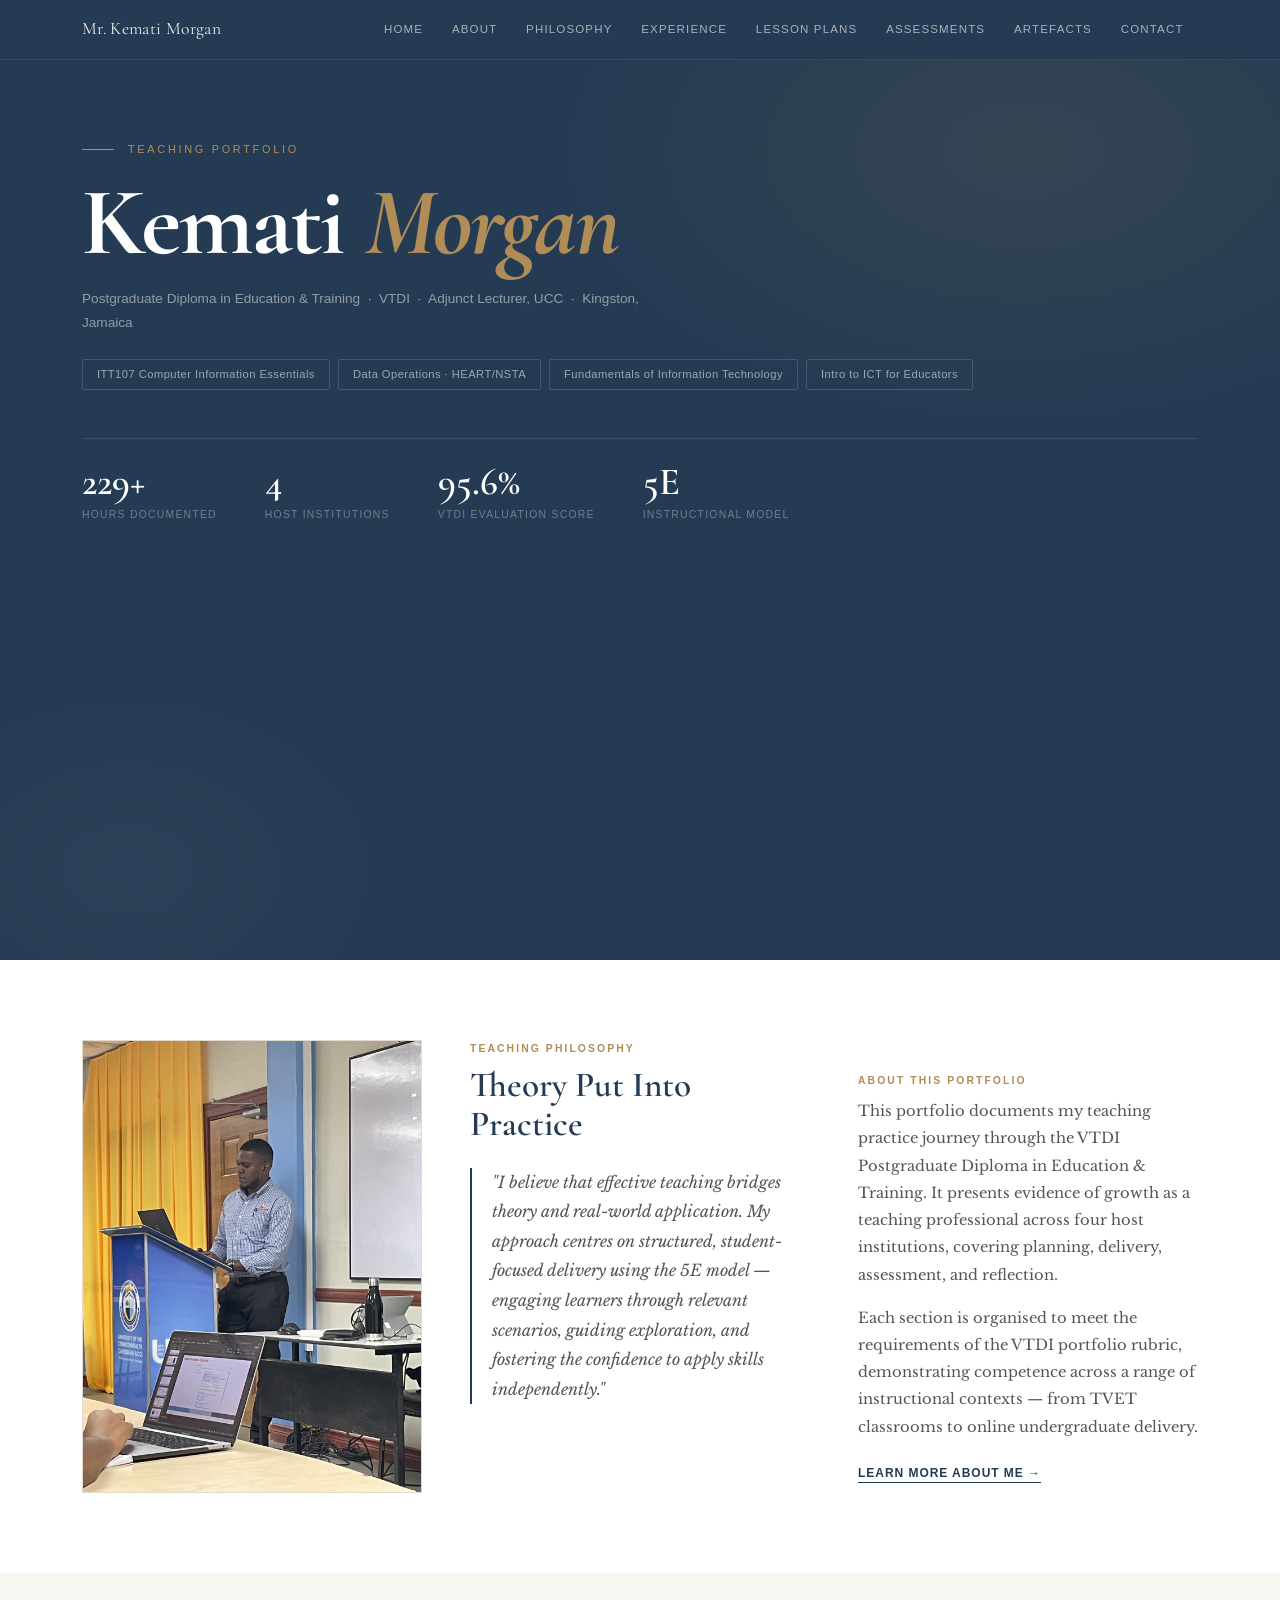
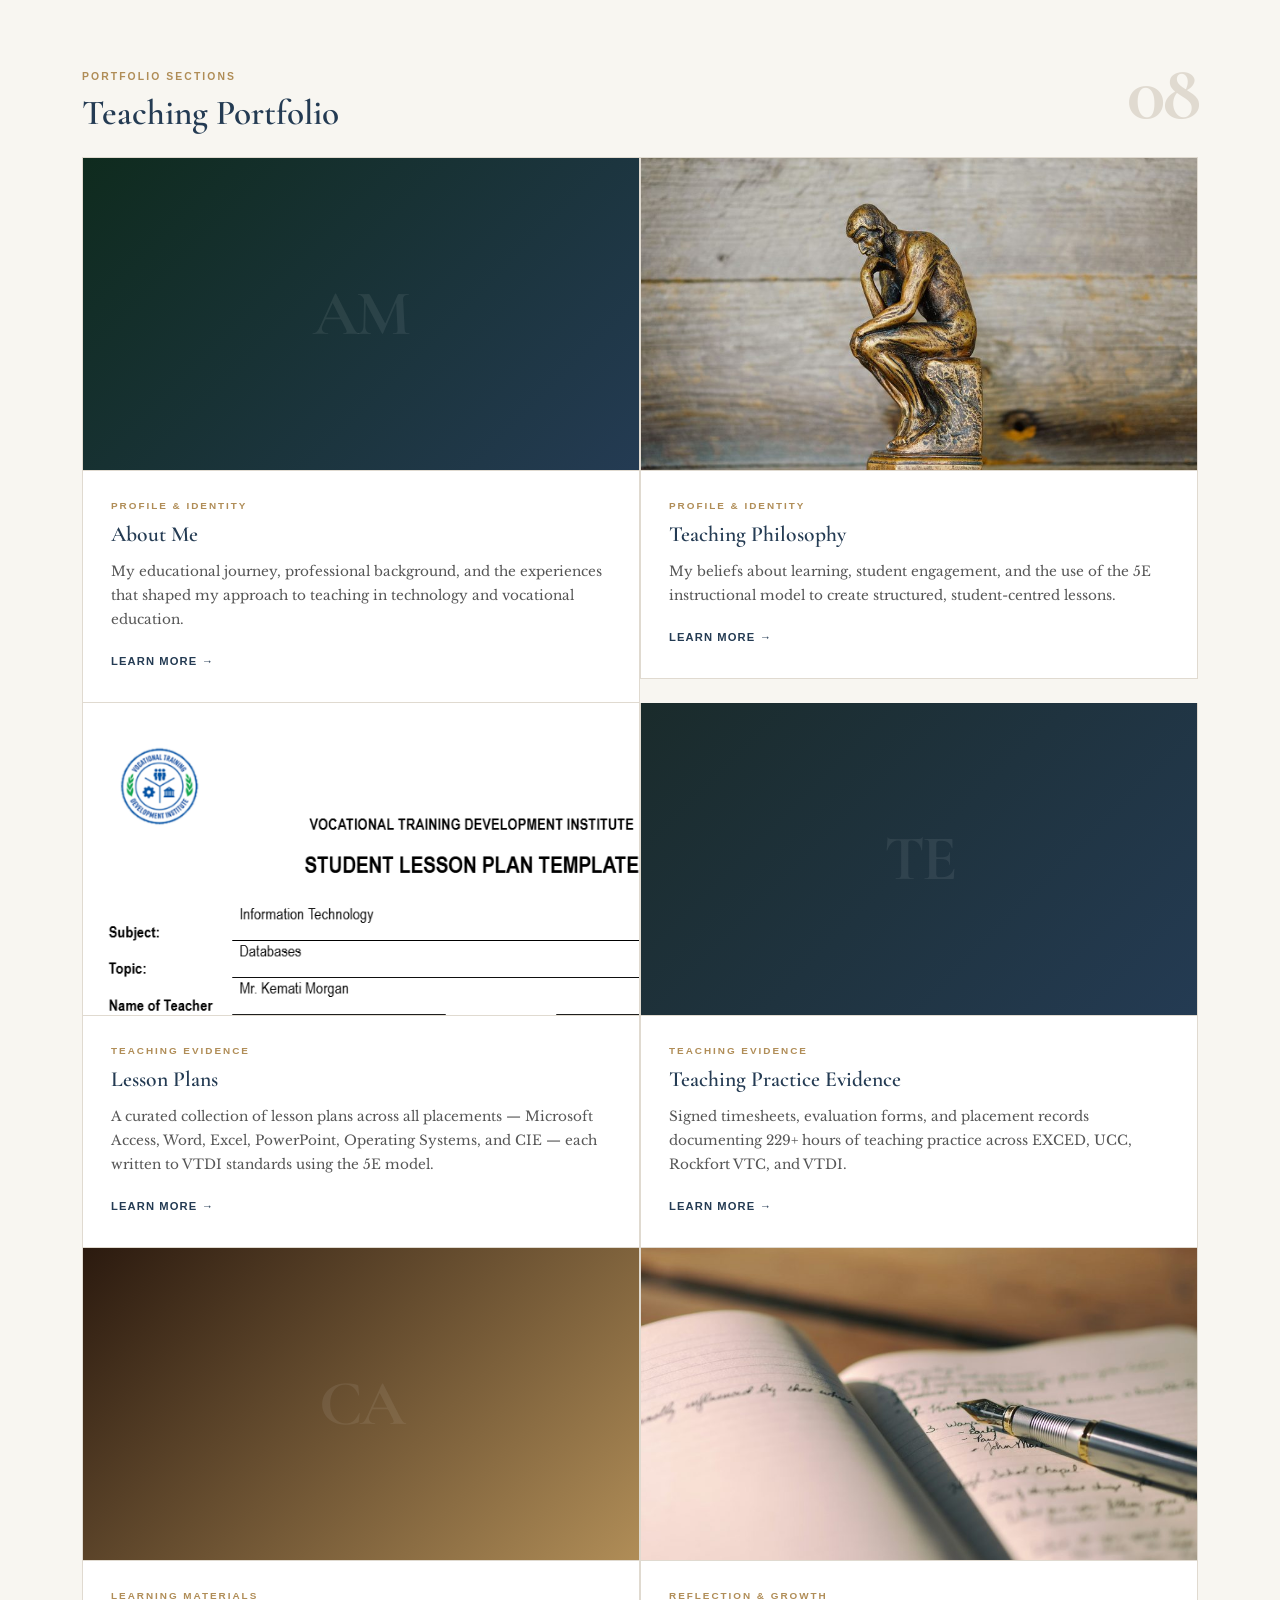
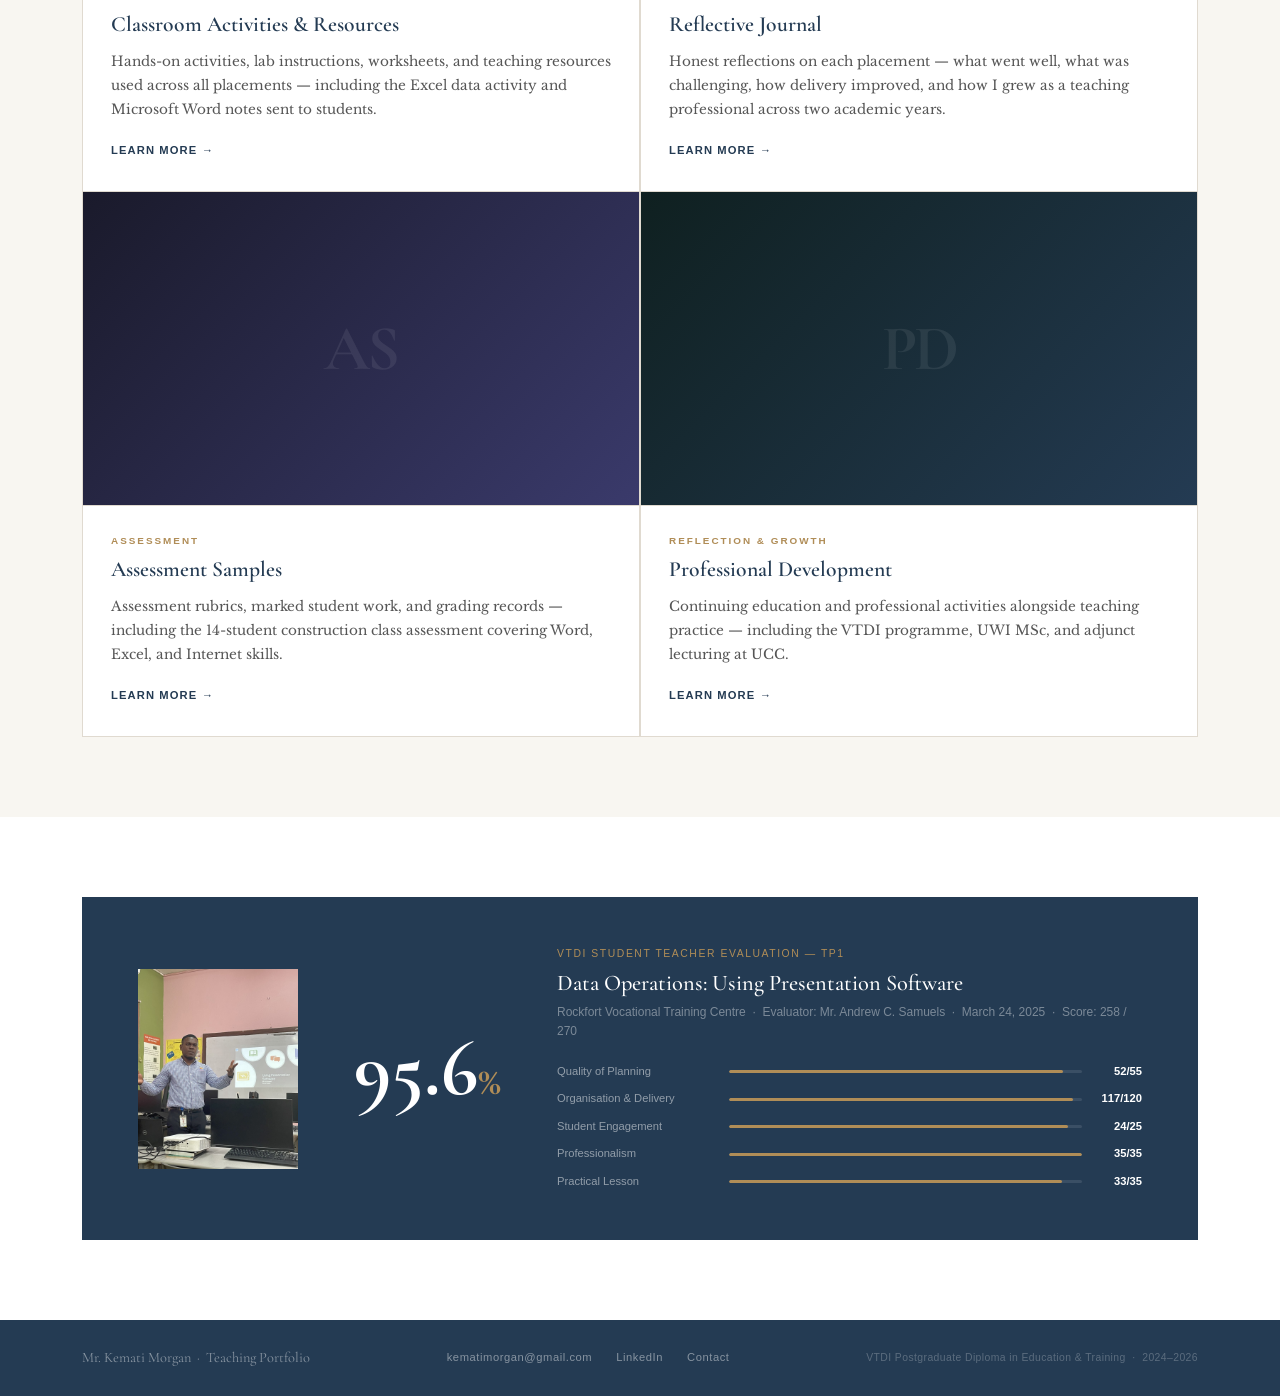
==== commit 0a2f1505: "Replace three card placeholders with real photos" ====
--- a/index.html
+++ b/index.html
@@ -248,7 +248,7 @@
             <div class="col">
                 <a href="philosophy.html" class="km-card text-decoration-none">
                     <div class="km-card-img km-card-img--philosophy">
-                        <span class="km-card-initials">TP</span>
+                        <img src="assets/images/philosophy-card.jpg" alt="The Thinker — a symbol of reflective teaching practice">
                     </div>
                     <div class="km-card-body">
                         <p class="km-card-category">Profile &amp; Identity</p>
@@ -266,7 +266,7 @@
             <div class="col">
                 <a href="experience.html" class="km-card text-decoration-none">
                     <div class="km-card-img km-card-img--experience">
-                        <span class="km-card-initials">LP</span>
+                        <img src="assets/images/lesson-plans-card.png" alt="A VTDI-formatted lesson plan header">
                     </div>
                     <div class="km-card-body">
                         <p class="km-card-category">Teaching Evidence</p>
@@ -323,7 +323,7 @@
             <div class="col">
                 <a href="experience.html#reflections" class="km-card text-decoration-none">
                     <div class="km-card-img km-card-img--reflections">
-                        <span class="km-card-initials">RJ</span>
+                        <img src="assets/images/reflections-card.jpg" alt="A handwritten journal and fountain pen">
                     </div>
                     <div class="km-card-body">
                         <p class="km-card-category">Reflection &amp; Growth</p>
--- a/css/style.css
+++ b/css/style.css
@@ -2030,5 +2030,11 @@
         margin: 0 auto;
     }
 }
-
-
+/* ── CARD PHOTOS (added) ──────────────────────────────────────── */
+.km-card-img img {
+    width: 100%;
+    height: 100%;
+    object-fit: cover;
+    display: block;
+}
+
